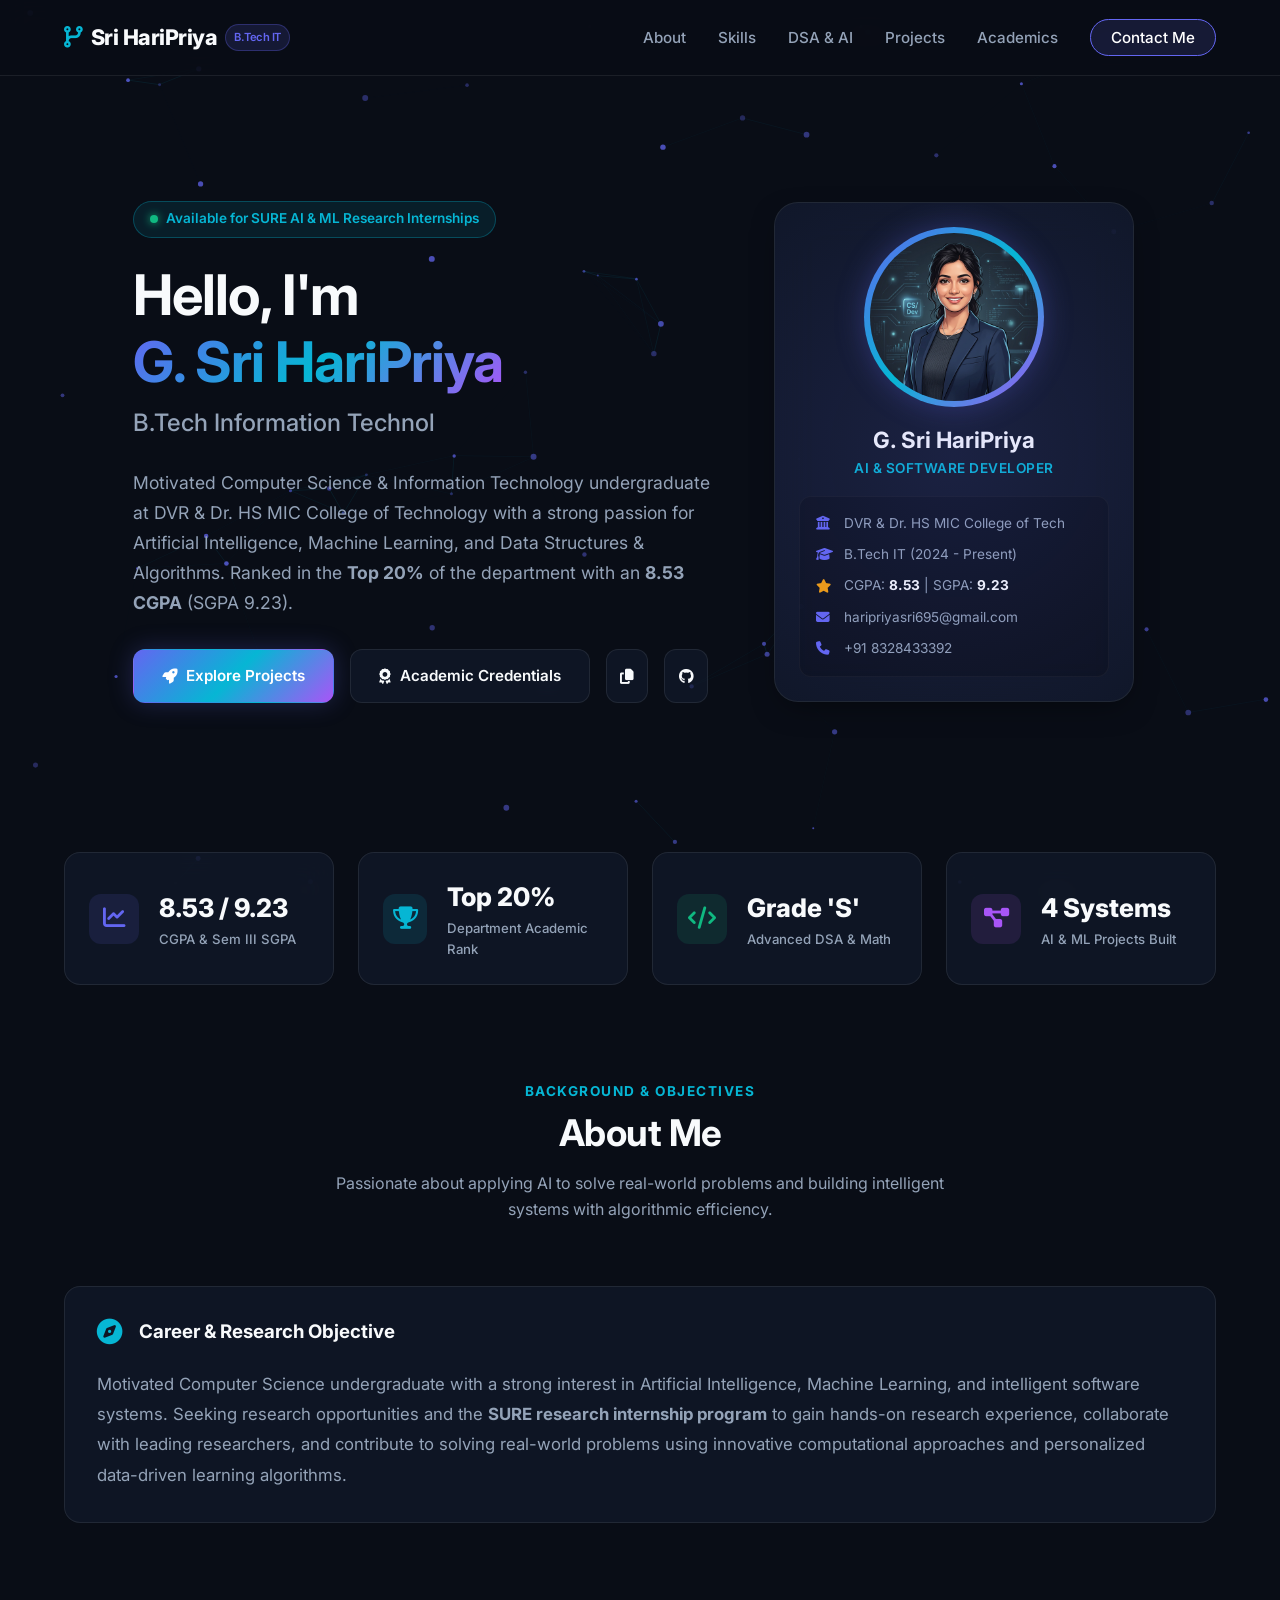
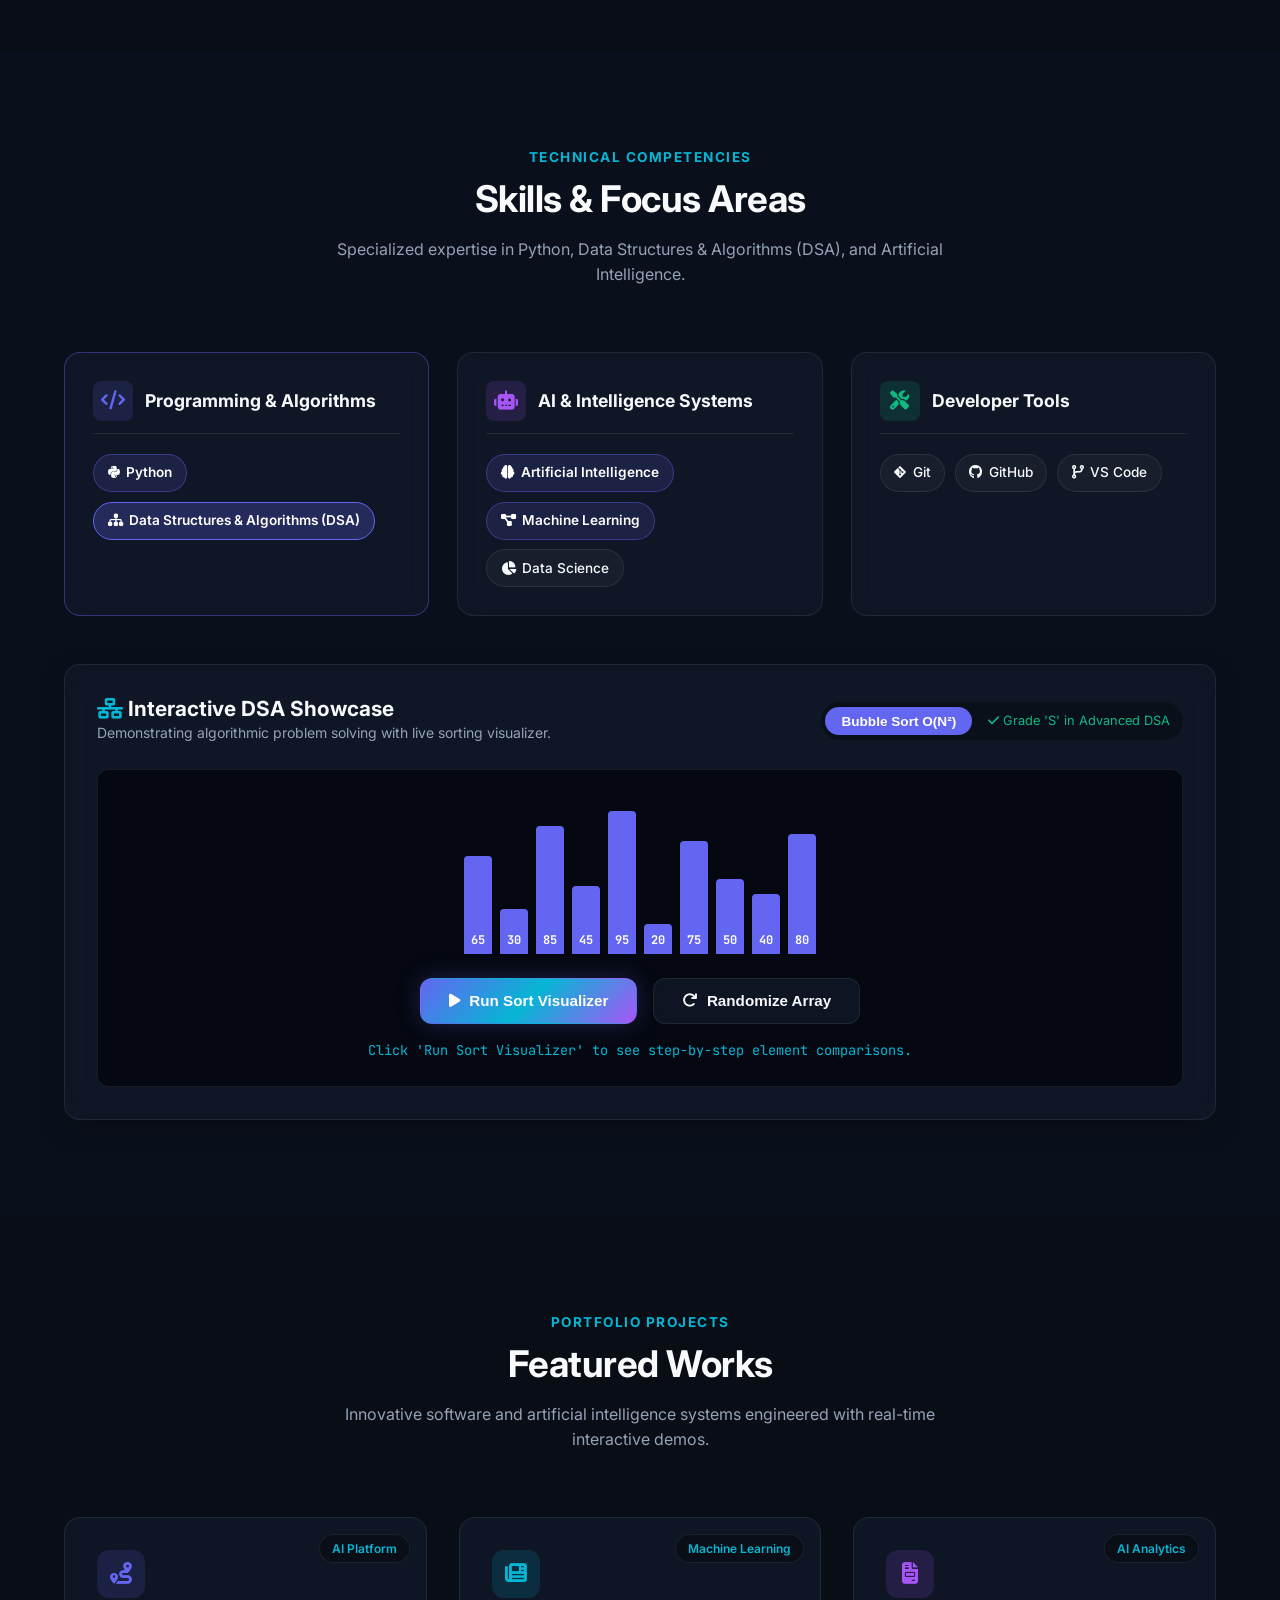
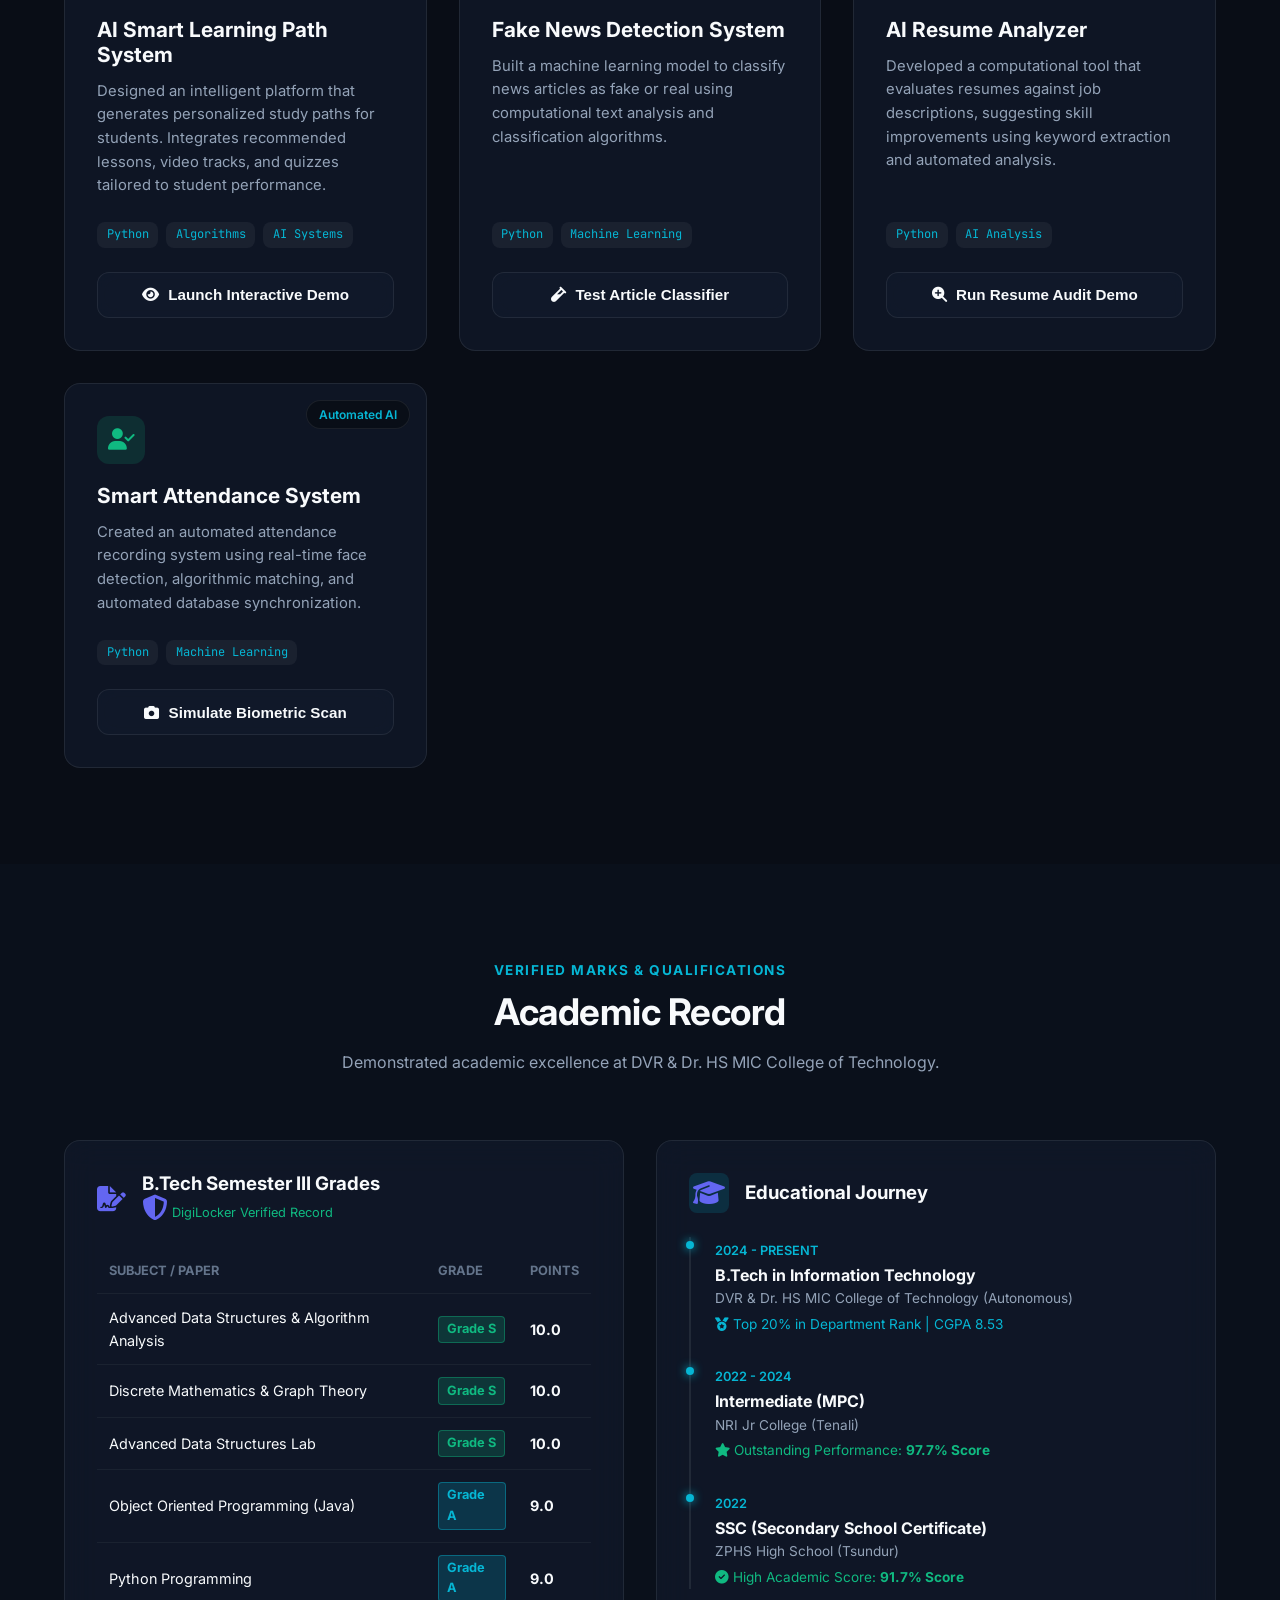
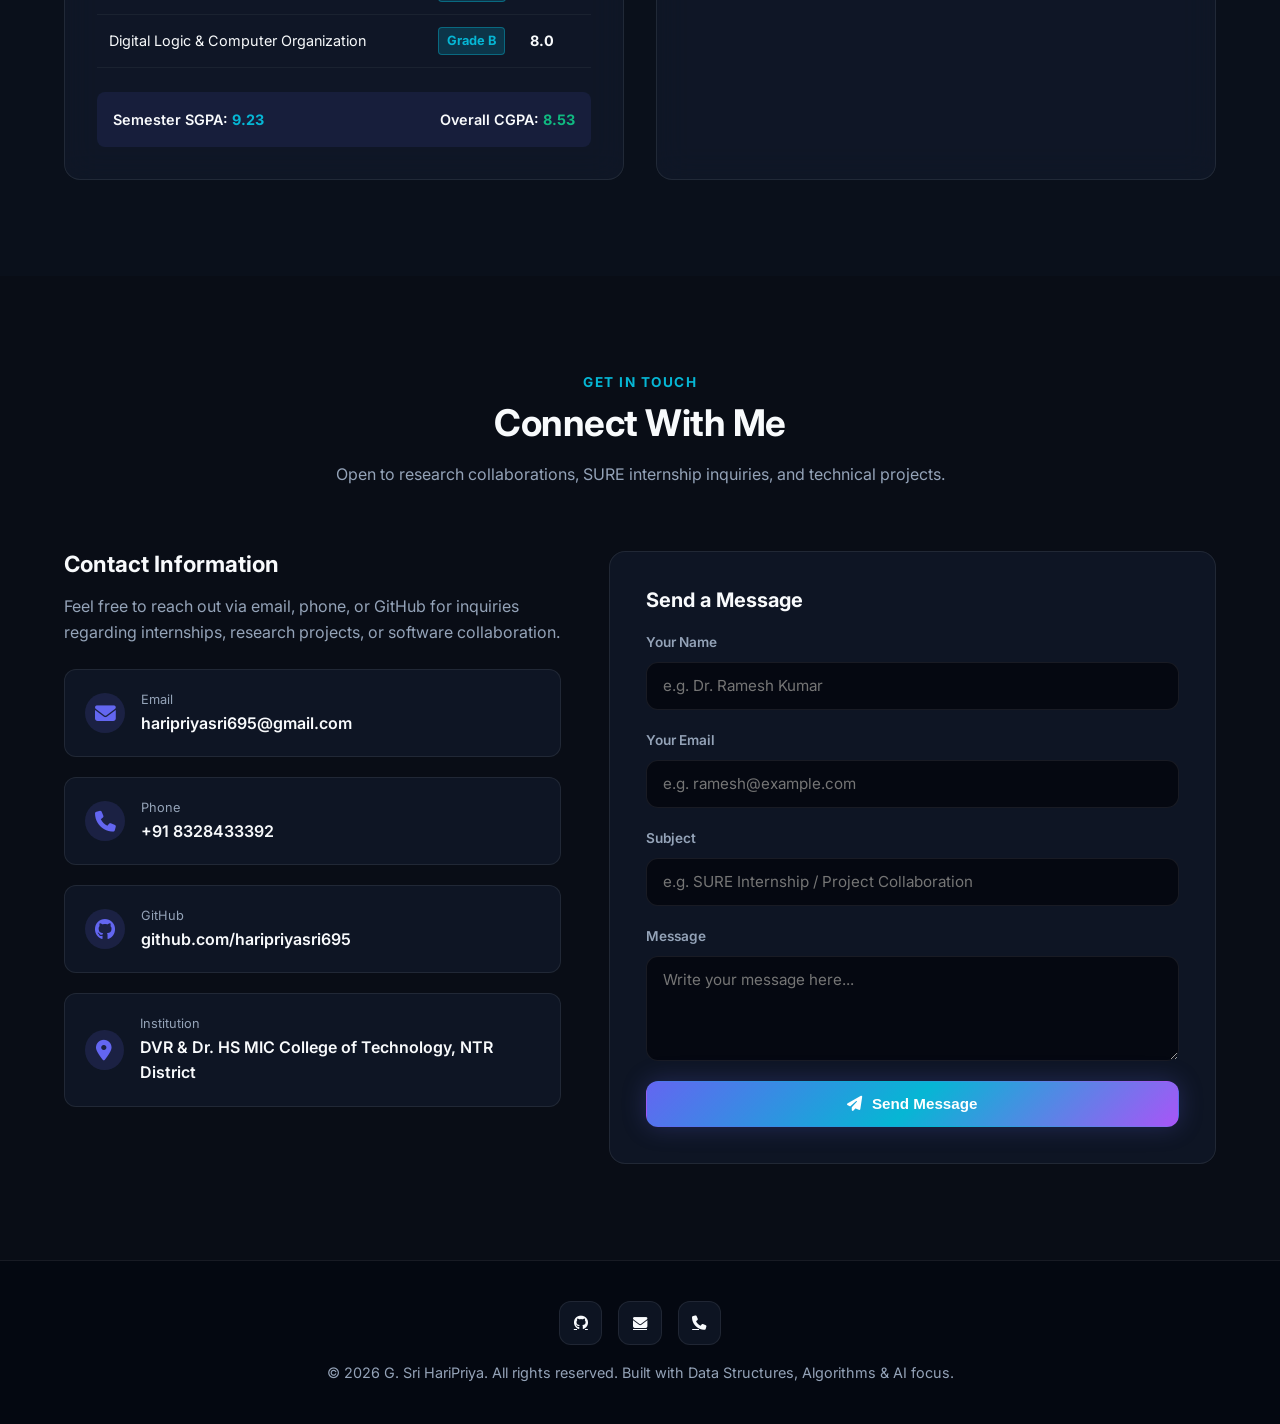
==== index.html @ b0a85f17 "Initial commit: Sri HariPriya AI & DSA Portfolio" ====
<!DOCTYPE html>
<html lang="en">
<head>
  <meta charset="UTF-8">
  <meta name="viewport" content="width=device-width, initial-scale=1.0">
  <title>G. Sri HariPriya | AI & ML Engineer | DSA Specialist Portfolio</title>
  
  <!-- SEO Meta Tags -->
  <meta name="description" content="Portfolio of G. Sri HariPriya - B.Tech Information Technology Student, Top 20% Academic Rank, AI & ML Developer, Data Structures & Algorithms (DSA) Specialist.">
  <meta name="keywords" content="Sri HariPriya, Computer Science, Information Technology, Portfolio, AI, Machine Learning, DSA, Python">
  <meta name="author" content="G. Sri HariPriya">

  <!-- Google Fonts & FontAwesome -->
  <link rel="preconnect" href="https://fonts.googleapis.com">
  <link rel="preconnect" href="https://fonts.gstatic.com" crossorigin>
  <link href="https://fonts.googleapis.com/css2?family=Inter:wght@300;400;500;600;700;800&family=JetBrains+Mono:wght@400;600;700&display=swap" rel="stylesheet">
  <link rel="stylesheet" href="https://cdnjs.cloudflare.com/ajax/libs/font-awesome/6.4.0/css/all.min.css">

  <!-- Custom Stylesheet -->
  <link rel="stylesheet" href="styles.css">
</head>
<body>

  <!-- Particle Background Canvas -->
  <canvas id="particles-canvas"></canvas>

  <!-- Navigation Bar -->
  <nav class="navbar">
    <div class="container nav-container">
      <a href="#hero" class="logo">
        <i class="fas fa-code-branch" style="color: var(--accent-secondary);"></i>
        <span>Sri HariPriya</span>
        <span class="badge">B.Tech IT</span>
      </a>

      <ul class="nav-links">
        <li><a href="#about">About</a></li>
        <li><a href="#skills">Skills</a></li>
        <li><a href="#dsa-visualizer">DSA & AI</a></li>
        <li><a href="#projects">Projects</a></li>
        <li><a href="#academics">Academics</a></li>
        <li><a href="#contact" class="btn-nav">Contact Me</a></li>
      </ul>

      <button class="menu-toggle" aria-label="Toggle Navigation">
        <i class="fas fa-bars"></i>
      </button>
    </div>
  </nav>

  <!-- Hero Section -->
  <section id="hero" class="hero">
    <div class="container hero-grid">
      <div class="hero-content">
        <div class="hero-tag">
          <span class="pulse-dot"></span>
          <span>Available for SURE AI & ML Research Internships</span>
        </div>
        <h1 class="hero-title">Hello, I'm <br><span class="gradient-text">G. Sri HariPriya</span></h1>
        <div class="hero-subtitle">
          <span id="typing-text"></span>
        </div>
        <p class="hero-bio">
          Motivated Computer Science & Information Technology undergraduate at DVR & Dr. HS MIC College of Technology with a strong passion for Artificial Intelligence, Machine Learning, and Data Structures & Algorithms. Ranked in the <strong>Top 20%</strong> of the department with an <strong>8.53 CGPA</strong> (SGPA 9.23).
        </p>

        <div class="hero-buttons">
          <a href="#projects" class="btn btn-primary">
            <i class="fas fa-rocket"></i> Explore Projects
          </a>
          <a href="#academics" class="btn btn-secondary">
            <i class="fas fa-award"></i> Academic Credentials
          </a>
          <button id="copy-email-btn" class="btn btn-icon" title="Copy Email Address">
            <i class="fas fa-copy"></i>
          </button>
          <a href="https://github.com/haripriyasri695" target="_blank" class="btn btn-icon" title="GitHub Profile">
            <i class="fab fa-github"></i>
          </a>
        </div>
      </div>

      <div class="profile-card-wrapper">
        <div class="profile-card-glass">
          <div class="profile-img-box">
            <img src="assets/profile.jpg" alt="G. Sri HariPriya Avatar">
          </div>
          <h3 class="profile-name">G. Sri HariPriya</h3>
          <p class="profile-title">AI & Software Developer</p>

          <div class="profile-meta">
            <div class="meta-item">
              <i class="fas fa-university"></i>
              <span>DVR & Dr. HS MIC College of Tech</span>
            </div>
            <div class="meta-item">
              <i class="fas fa-graduation-cap"></i>
              <span>B.Tech IT (2024 - Present)</span>
            </div>
            <div class="meta-item">
              <i class="fas fa-star" style="color: #f59e0b;"></i>
              <span>CGPA: <strong>8.53</strong> | SGPA: <strong>9.23</strong></span>
            </div>
            <div class="meta-item">
              <i class="fas fa-envelope"></i>
              <span>haripriyasri695@gmail.com</span>
            </div>
            <div class="meta-item">
              <i class="fas fa-phone"></i>
              <span>+91 8328433392</span>
            </div>
          </div>
        </div>
      </div>
    </div>
  </section>

  <!-- Key Academic & Skills Stats Banner -->
  <div class="container">
    <div class="stats-ribbon">
      <div class="stat-card">
        <div class="stat-icon"><i class="fas fa-chart-line"></i></div>
        <div class="stat-info">
          <div class="stat-value">8.53 / 9.23</div>
          <div class="stat-label">CGPA & Sem III SGPA</div>
        </div>
      </div>

      <div class="stat-card">
        <div class="stat-icon" style="color: var(--accent-secondary); background: rgba(6,182,212,0.12);"><i class="fas fa-trophy"></i></div>
        <div class="stat-info">
          <div class="stat-value">Top 20%</div>
          <div class="stat-label">Department Academic Rank</div>
        </div>
      </div>

      <div class="stat-card">
        <div class="stat-icon" style="color: var(--accent-green); background: rgba(16,185,129,0.12);"><i class="fas fa-code"></i></div>
        <div class="stat-info">
          <div class="stat-value">Grade 'S'</div>
          <div class="stat-label">Advanced DSA & Math</div>
        </div>
      </div>

      <div class="stat-card">
        <div class="stat-icon" style="color: var(--accent-tertiary); background: rgba(168,85,247,0.12);"><i class="fas fa-project-diagram"></i></div>
        <div class="stat-info">
          <div class="stat-value">4 Systems</div>
          <div class="stat-label">AI & ML Projects Built</div>
        </div>
      </div>
    </div>
  </div>

  <!-- About & Research Interests Section -->
  <section id="about">
    <div class="container">
      <div class="section-header">
        <span class="section-subtitle">Background & Objectives</span>
        <h2 class="section-title">About Me</h2>
        <p class="section-desc">Passionate about applying AI to solve real-world problems and building intelligent systems with algorithmic efficiency.</p>
      </div>

      <div class="academic-card" style="margin-bottom: 2rem;">
        <div class="academic-card-header">
          <i class="fas fa-compass" style="color: var(--accent-secondary);"></i>
          <h3>Career & Research Objective</h3>
        </div>
        <p style="color: var(--text-muted); line-height: 1.8; font-size: 1.05rem;">
          Motivated Computer Science undergraduate with a strong interest in Artificial Intelligence, Machine Learning, and intelligent software systems. Seeking research opportunities and the <strong>SURE research internship program</strong> to gain hands-on research experience, collaborate with leading researchers, and contribute to solving real-world problems using innovative computational approaches and personalized data-driven learning algorithms.
        </p>
      </div>
    </div>
  </section>

  <!-- Technical Skills Section (Filtered per user request) -->
  <section id="skills" style="background: rgba(15, 23, 42, 0.3);">
    <div class="container">
      <div class="section-header">
        <span class="section-subtitle">Technical Competencies</span>
        <h2 class="section-title">Skills & Focus Areas</h2>
        <p class="section-desc">Specialized expertise in Python, Data Structures & Algorithms (DSA), and Artificial Intelligence.</p>
      </div>

      <div class="skills-grid" style="grid-template-columns: repeat(auto-fit, minmax(320px, 1fr));">
        <!-- Programming & Core -->
        <div class="skill-category-card" style="border-color: rgba(99, 102, 241, 0.4);">
          <div class="category-header">
            <div class="category-icon" style="color: var(--accent-primary); background: rgba(99,102,241,0.15);"><i class="fas fa-code"></i></div>
            <h3 class="category-title">Programming & Algorithms</h3>
          </div>
          <div class="tags-list">
            <span class="skill-tag highlight"><i class="fab fa-python"></i> Python</span>
            <span class="skill-tag highlight" style="background: rgba(99,102,241,0.25); border-color: var(--accent-primary);"><i class="fas fa-sitemap"></i> Data Structures & Algorithms (DSA)</span>
          </div>
        </div>

        <!-- AI & Machine Learning -->
        <div class="skill-category-card">
          <div class="category-header">
            <div class="category-icon" style="color: var(--accent-tertiary); background: rgba(168,85,247,0.15);"><i class="fas fa-robot"></i></div>
            <h3 class="category-title">AI & Intelligence Systems</h3>
          </div>
          <div class="tags-list">
            <span class="skill-tag highlight"><i class="fas fa-brain"></i> Artificial Intelligence</span>
            <span class="skill-tag highlight"><i class="fas fa-project-diagram"></i> Machine Learning</span>
            <span class="skill-tag"><i class="fas fa-chart-pie"></i> Data Science</span>
          </div>
        </div>

        <!-- Tools -->
        <div class="skill-category-card">
          <div class="category-header">
            <div class="category-icon" style="color: var(--accent-green); background: rgba(16,185,129,0.15);"><i class="fas fa-tools"></i></div>
            <h3 class="category-title">Developer Tools</h3>
          </div>
          <div class="tags-list">
            <span class="skill-tag"><i class="fab fa-git-alt"></i> Git</span>
            <span class="skill-tag"><i class="fab fa-github"></i> GitHub</span>
            <span class="skill-tag"><i class="fas fa-code-branch"></i> VS Code</span>
          </div>
        </div>
      </div>

      <!-- DSA Interactive Visualizer Showcase Box -->
      <div id="dsa-visualizer" class="dsa-showcase-box">
        <div class="dsa-header">
          <div>
            <h3 style="font-size: 1.3rem;"><i class="fas fa-network-wired" style="color: var(--accent-secondary);"></i> Interactive DSA Showcase</h3>
            <p style="color: var(--text-muted); font-size: 0.875rem;">Demonstrating algorithmic problem solving with live sorting visualizer.</p>
          </div>
          <div class="dsa-tabs">
            <button class="tab-btn active">Bubble Sort O(N²)</button>
            <span style="font-size: 0.8rem; color: var(--accent-green); align-self: center; padding: 0 0.5rem;"><i class="fas fa-check"></i> Grade 'S' in Advanced DSA</span>
          </div>
        </div>

        <div class="visualizer-stage">
          <div id="array-bars" class="array-bars-container"></div>
          <div class="viz-controls">
            <button id="sort-btn-trigger" class="btn btn-primary" onclick="document.getElementById('viz-sort-btn').click();">
              <i class="fas fa-play"></i> Run Sort Visualizer
            </button>
            <button id="viz-sort-btn" style="display:none;"></button>
            <button id="viz-reset-btn" class="btn btn-secondary">
              <i class="fas fa-redo"></i> Randomize Array
            </button>
          </div>
          <p id="viz-status" style="margin-top: 1rem; font-size: 0.85rem; color: var(--accent-secondary); font-family: var(--font-mono);">
            Click 'Run Sort Visualizer' to see step-by-step element comparisons.
          </p>
        </div>
      </div>

    </div>
  </section>

  <!-- Projects Section -->
  <section id="projects">
    <div class="container">
      <div class="section-header">
        <span class="section-subtitle">Portfolio Projects</span>
        <h2 class="section-title">Featured Works</h2>
        <p class="section-desc">Innovative software and artificial intelligence systems engineered with real-time interactive demos.</p>
      </div>

      <div class="projects-grid">
        
        <!-- Project 1: AI Smart Learning Path System -->
        <div class="project-card">
          <span class="project-header-badge">AI Platform</span>
          <div class="project-body">
            <div class="project-icon"><i class="fas fa-route"></i></div>
            <h3 class="project-title">AI Smart Learning Path System</h3>
            <p class="project-desc">
              Designed an intelligent platform that generates personalized study paths for students. Integrates recommended lessons, video tracks, and quizzes tailored to student performance.
            </p>
            <div class="project-tech">
              <span class="tech-badge">Python</span>
              <span class="tech-badge">Algorithms</span>
              <span class="tech-badge">AI Systems</span>
            </div>
            <div class="project-footer">
              <button class="btn btn-secondary open-demo-btn" data-project="learning-path" style="width: 100%;">
                <i class="fas fa-eye"></i> Launch Interactive Demo
              </button>
            </div>
          </div>
        </div>

        <!-- Project 2: Fake News Detection System -->
        <div class="project-card">
          <span class="project-header-badge">Machine Learning</span>
          <div class="project-body">
            <div class="project-icon" style="color: var(--accent-secondary); background: rgba(6,182,212,0.15);"><i class="fas fa-newspaper"></i></div>
            <h3 class="project-title">Fake News Detection System</h3>
            <p class="project-desc">
              Built a machine learning model to classify news articles as fake or real using computational text analysis and classification algorithms.
            </p>
            <div class="project-tech">
              <span class="tech-badge">Python</span>
              <span class="tech-badge">Machine Learning</span>
            </div>
            <div class="project-footer">
              <button class="btn btn-secondary open-demo-btn" data-project="fake-news" style="width: 100%;">
                <i class="fas fa-vial"></i> Test Article Classifier
              </button>
            </div>
          </div>
        </div>

        <!-- Project 3: AI Resume Analyzer -->
        <div class="project-card">
          <span class="project-header-badge">AI Analytics</span>
          <div class="project-body">
            <div class="project-icon" style="color: var(--accent-tertiary); background: rgba(168,85,247,0.15);"><i class="fas fa-file-invoice"></i></div>
            <h3 class="project-title">AI Resume Analyzer</h3>
            <p class="project-desc">
              Developed a computational tool that evaluates resumes against job descriptions, suggesting skill improvements using keyword extraction and automated analysis.
            </p>
            <div class="project-tech">
              <span class="tech-badge">Python</span>
              <span class="tech-badge">AI Analysis</span>
            </div>
            <div class="project-footer">
              <button class="btn btn-secondary open-demo-btn" data-project="resume-analyzer" style="width: 100%;">
                <i class="fas fa-search-plus"></i> Run Resume Audit Demo
              </button>
            </div>
          </div>
        </div>

        <!-- Project 4: Smart Attendance System -->
        <div class="project-card">
          <span class="project-header-badge">Automated AI</span>
          <div class="project-body">
            <div class="project-icon" style="color: var(--accent-green); background: rgba(16,185,129,0.15);"><i class="fas fa-user-check"></i></div>
            <h3 class="project-title">Smart Attendance System</h3>
            <p class="project-desc">
              Created an automated attendance recording system using real-time face detection, algorithmic matching, and automated database synchronization.
            </p>
            <div class="project-tech">
              <span class="tech-badge">Python</span>
              <span class="tech-badge">Machine Learning</span>
            </div>
            <div class="project-footer">
              <button class="btn btn-secondary open-demo-btn" data-project="face-attendance" style="width: 100%;">
                <i class="fas fa-camera"></i> Simulate Biometric Scan
              </button>
            </div>
          </div>
        </div>

      </div>
    </div>
  </section>

  <!-- Academics & Transcripts Section -->
  <section id="academics" style="background: rgba(15, 23, 42, 0.3);">
    <div class="container">
      <div class="section-header">
        <span class="section-subtitle">Verified Marks & Qualifications</span>
        <h2 class="section-title">Academic Record</h2>
        <p class="section-desc">Demonstrated academic excellence at DVR & Dr. HS MIC College of Technology.</p>
      </div>

      <div class="academics-container">
        <!-- Grade Statement Table -->
        <div class="academic-card">
          <div class="academic-card-header">
            <i class="fas fa-file-signature"></i>
            <div>
              <h3>B.Tech Semester III Grades</h3>
              <span style="font-size: 0.8rem; color: var(--accent-green);"><i class="fas fa-shield-alt"></i> DigiLocker Verified Record</span>
            </div>
          </div>

          <table class="grade-table">
            <thead>
              <tr>
                <th>Subject / Paper</th>
                <th>Grade</th>
                <th>Points</th>
              </tr>
            </thead>
            <tbody>
              <tr>
                <td>Advanced Data Structures & Algorithm Analysis</td>
                <td><span class="grade-badge s-grade">Grade S</span></td>
                <td><strong>10.0</strong></td>
              </tr>
              <tr>
                <td>Discrete Mathematics & Graph Theory</td>
                <td><span class="grade-badge s-grade">Grade S</span></td>
                <td><strong>10.0</strong></td>
              </tr>
              <tr>
                <td>Advanced Data Structures Lab</td>
                <td><span class="grade-badge s-grade">Grade S</span></td>
                <td><strong>10.0</strong></td>
              </tr>
              <tr>
                <td>Object Oriented Programming (Java)</td>
                <td><span class="grade-badge a-grade">Grade A</span></td>
                <td><strong>9.0</strong></td>
              </tr>
              <tr>
                <td>Python Programming</td>
                <td><span class="grade-badge a-grade">Grade A</span></td>
                <td><strong>9.0</strong></td>
              </tr>
              <tr>
                <td>Digital Logic & Computer Organization</td>
                <td><span class="grade-badge a-grade">Grade B</span></td>
                <td><strong>8.0</strong></td>
              </tr>
            </tbody>
          </table>

          <div style="margin-top: 1.5rem; padding: 1rem; background: rgba(99,102,241,0.1); border-radius: 8px; display: flex; justify-content: space-between; align-items: center;">
            <span style="font-size: 0.9rem; font-weight: 600;">Semester SGPA: <strong style="color: var(--accent-secondary);">9.23</strong></span>
            <span style="font-size: 0.9rem; font-weight: 600;">Overall CGPA: <strong style="color: var(--accent-green);">8.53</strong></span>
          </div>
        </div>

        <!-- Education History Timeline -->
        <div class="academic-card">
          <div class="academic-card-header">
            <div class="category-icon" style="color: var(--accent-secondary); background: rgba(6,182,212,0.15);"><i class="fas fa-graduation-cap"></i></div>
            <h3>Educational Journey</h3>
          </div>

          <div class="timeline">
            <div class="timeline-item">
              <span class="timeline-year">2024 - PRESENT</span>
              <h4 class="timeline-title">B.Tech in Information Technology</h4>
              <p class="timeline-sub">DVR & Dr. HS MIC College of Technology (Autonomous)</p>
              <p style="font-size: 0.85rem; color: var(--accent-secondary); margin-top: 0.25rem;">
                <i class="fas fa-medal"></i> Top 20% in Department Rank | CGPA 8.53
              </p>
            </div>

            <div class="timeline-item">
              <span class="timeline-year">2022 - 2024</span>
              <h4 class="timeline-title">Intermediate (MPC)</h4>
              <p class="timeline-sub">NRI Jr College (Tenali)</p>
              <p style="font-size: 0.85rem; color: var(--accent-green); margin-top: 0.25rem;">
                <i class="fas fa-star"></i> Outstanding Performance: <strong>97.7% Score</strong>
              </p>
            </div>

            <div class="timeline-item">
              <span class="timeline-year">2022</span>
              <h4 class="timeline-title">SSC (Secondary School Certificate)</h4>
              <p class="timeline-sub">ZPHS High School (Tsundur)</p>
              <p style="font-size: 0.85rem; color: var(--accent-green); margin-top: 0.25rem;">
                <i class="fas fa-check-circle"></i> High Academic Score: <strong>91.7% Score</strong>
              </p>
            </div>
          </div>
        </div>
      </div>
    </div>
  </section>

  <!-- Contact Section -->
  <section id="contact">
    <div class="container">
      <div class="section-header">
        <span class="section-subtitle">Get In Touch</span>
        <h2 class="section-title">Connect With Me</h2>
        <p class="section-desc">Open to research collaborations, SURE internship inquiries, and technical projects.</p>
      </div>

      <div class="contact-grid">
        <div>
          <h3 style="font-size: 1.4rem; margin-bottom: 1rem;">Contact Information</h3>
          <p style="color: var(--text-muted); margin-bottom: 1.5rem;">
            Feel free to reach out via email, phone, or GitHub for inquiries regarding internships, research projects, or software collaboration.
          </p>

          <div class="contact-info-list">
            <div class="contact-card-item">
              <i class="fas fa-envelope"></i>
              <div>
                <div style="font-size: 0.8rem; color: var(--text-muted);">Email</div>
                <a href="mailto:haripriyasri695@gmail.com" style="color: var(--text-main); font-weight: 600; text-decoration: none;">haripriyasri695@gmail.com</a>
              </div>
            </div>

            <div class="contact-card-item">
              <i class="fas fa-phone"></i>
              <div>
                <div style="font-size: 0.8rem; color: var(--text-muted);">Phone</div>
                <a href="tel:+918328433392" style="color: var(--text-main); font-weight: 600; text-decoration: none;">+91 8328433392</a>
              </div>
            </div>

            <div class="contact-card-item">
              <i class="fab fa-github"></i>
              <div>
                <div style="font-size: 0.8rem; color: var(--text-muted);">GitHub</div>
                <a href="https://github.com/haripriyasri695" target="_blank" style="color: var(--text-main); font-weight: 600; text-decoration: none;">github.com/haripriyasri695</a>
              </div>
            </div>

            <div class="contact-card-item">
              <i class="fas fa-location-dot"></i>
              <div>
                <div style="font-size: 0.8rem; color: var(--text-muted);">Institution</div>
                <div style="color: var(--text-main); font-weight: 600;">DVR & Dr. HS MIC College of Technology, NTR District</div>
              </div>
            </div>
          </div>
        </div>

        <form id="contact-form" class="contact-form">
          <h3 style="font-size: 1.25rem;">Send a Message</h3>

          <div class="form-group">
            <label for="name">Your Name</label>
            <input type="text" id="name" class="form-control" placeholder="e.g. Dr. Ramesh Kumar" required>
          </div>

          <div class="form-group">
            <label for="email">Your Email</label>
            <input type="email" id="email" class="form-control" placeholder="e.g. ramesh@example.com" required>
          </div>

          <div class="form-group">
            <label for="subject">Subject</label>
            <input type="text" id="subject" class="form-control" placeholder="e.g. SURE Internship / Project Collaboration" required>
          </div>

          <div class="form-group">
            <label for="message">Message</label>
            <textarea id="message" class="form-control" rows="4" placeholder="Write your message here..." required></textarea>
          </div>

          <button type="submit" class="btn btn-primary" style="width: 100%;">
            <i class="fas fa-paper-plane"></i> Send Message
          </button>
        </form>
      </div>
    </div>
  </section>

  <!-- Interactive Project Demo Modal -->
  <div id="demo-modal" class="modal-overlay">
    <div class="modal-card">
      <button id="modal-close-btn" class="modal-close" aria-label="Close Modal">&times;</button>
      <div id="modal-body-content"></div>
    </div>
  </div>

  <!-- Footer -->
  <footer>
    <div class="container footer-content">
      <div class="social-links">
        <a href="https://github.com/haripriyasri695" target="_blank" class="btn-icon"><i class="fab fa-github"></i></a>
        <a href="mailto:haripriyasri695@gmail.com" class="btn-icon"><i class="fas fa-envelope"></i></a>
        <a href="tel:+918328433392" class="btn-icon"><i class="fas fa-phone"></i></a>
      </div>
      <p>© 2026 G. Sri HariPriya. All rights reserved. Built with Data Structures, Algorithms & AI focus.</p>
    </div>
  </footer>

  <!-- Script Initialization -->
  <script src="script.js"></script>
</body>
</html>
---- styles.css ----
/* ==========================================================================
   Sri HariPriya - Premium Glassmorphic Web Portfolio Stylesheet
   ========================================================================== */

:root {
  --font-primary: 'Inter', -apple-system, BlinkMacSystemFont, 'Segoe UI', Roboto, sans-serif;
  --font-mono: 'JetBrains Mono', 'Fira Code', Consolas, monospace;

  /* Color Palette - Vibrant Dark Mode */
  --bg-dark: #090d16;
  --bg-card: rgba(18, 26, 43, 0.7);
  --bg-card-hover: rgba(28, 40, 65, 0.85);
  --bg-glass: rgba(15, 23, 42, 0.65);

  --border-color: rgba(255, 255, 255, 0.08);
  --border-glow: rgba(99, 102, 241, 0.3);

  --accent-primary: #6366f1; /* Indigo */
  --accent-secondary: #06b6d4; /* Cyan */
  --accent-tertiary: #a855f7; /* Purple */
  --accent-green: #10b981; /* Emerald */
  --accent-gradient: linear-gradient(135deg, #6366f1 0%, #06b6d4 50%, #a855f7 100%);
  --accent-gradient-glow: linear-gradient(135deg, rgba(99,102,241,0.4) 0%, rgba(6,182,212,0.4) 100%);

  --text-main: #f8fafc;
  --text-muted: #94a3b8;
  --text-dim: #64748b;

  --shadow-subtle: 0 10px 30px -10px rgba(0, 0, 0, 0.5);
  --shadow-glow: 0 0 25px rgba(99, 102, 241, 0.25);
  
  --transition-fast: 0.2s cubic-bezier(0.4, 0, 0.2, 1);
  --transition-normal: 0.3s cubic-bezier(0.4, 0, 0.2, 1);
  --radius-lg: 16px;
  --radius-md: 12px;
  --radius-sm: 8px;
  --radius-pill: 9999px;
}

/* Reset & Base */
*, *::before, *::after {
  box-sizing: border-box;
  margin: 0;
  padding: 0;
}

html {
  scroll-behavior: smooth;
  font-size: 16px;
}

body {
  font-family: var(--font-primary);
  background-color: var(--bg-dark);
  color: var(--text-main);
  line-height: 1.6;
  overflow-x: hidden;
  position: relative;
}

/* Canvas Background */
#particles-canvas {
  position: fixed;
  top: 0;
  left: 0;
  width: 100vw;
  height: 100vh;
  z-index: -1;
  pointer-events: none;
}

/* Typography */
h1, h2, h3, h4, h5, h6 {
  color: var(--text-main);
  font-weight: 700;
  line-height: 1.2;
}

.gradient-text {
  background: var(--accent-gradient);
  -webkit-background-clip: text;
  -webkit-text-fill-color: transparent;
  display: inline-block;
}

/* Layout Elements */
.container {
  max-width: 1200px;
  margin: 0 auto;
  padding: 0 1.5rem;
}

section {
  padding: 6rem 0;
  position: relative;
}

/* Navigation Header */
.navbar {
  position: fixed;
  top: 0;
  left: 0;
  width: 100%;
  z-index: 1000;
  background: rgba(9, 13, 22, 0.8);
  backdrop-filter: blur(16px);
  -webkit-backdrop-filter: blur(16px);
  border-bottom: 1px solid var(--border-color);
  transition: var(--transition-normal);
}

.nav-container {
  display: flex;
  justify-content: space-between;
  align-items: center;
  height: 75px;
}

.logo {
  font-size: 1.35rem;
  font-weight: 800;
  letter-spacing: -0.5px;
  text-decoration: none;
  color: var(--text-main);
  display: flex;
  align-items: center;
  gap: 0.5rem;
}

.logo span.badge {
  font-size: 0.7rem;
  padding: 0.25rem 0.5rem;
  background: rgba(99, 102, 241, 0.15);
  color: var(--accent-primary);
  border: 1px solid rgba(99, 102, 241, 0.3);
  border-radius: var(--radius-pill);
  font-weight: 600;
}

.nav-links {
  display: flex;
  list-style: none;
  gap: 2rem;
  align-items: center;
}

.nav-links a {
  text-decoration: none;
  color: var(--text-muted);
  font-weight: 500;
  font-size: 0.95rem;
  transition: var(--transition-fast);
  position: relative;
}

.nav-links a:hover, .nav-links a.active {
  color: var(--text-main);
}

.nav-links a::after {
  content: '';
  position: absolute;
  bottom: -4px;
  left: 0;
  width: 0%;
  height: 2px;
  background: var(--accent-secondary);
  transition: var(--transition-fast);
  border-radius: 2px;
}

.nav-links a:hover::after, .nav-links a.active::after {
  width: 100%;
}

.btn-nav {
  padding: 0.5rem 1.25rem;
  background: rgba(99, 102, 241, 0.15);
  color: #fff !important;
  border: 1px solid var(--accent-primary);
  border-radius: var(--radius-pill);
  font-size: 0.85rem;
  font-weight: 600;
}

.btn-nav:hover {
  background: var(--accent-primary);
  box-shadow: var(--shadow-glow);
}

/* Mobile Nav Toggle */
.menu-toggle {
  display: none;
  background: none;
  border: none;
  color: var(--text-main);
  font-size: 1.5rem;
  cursor: pointer;
}

/* Hero Section */
.hero {
  min-height: 100vh;
  display: flex;
  align-items: center;
  padding-top: 100px;
  position: relative;
}

.hero-grid {
  display: grid;
  grid-template-columns: 1.2fr 0.8fr;
  gap: 3rem;
  align-items: center;
}

.hero-tag {
  display: inline-flex;
  align-items: center;
  gap: 0.5rem;
  padding: 0.4rem 1rem;
  background: rgba(6, 182, 212, 0.1);
  border: 1px solid rgba(6, 182, 212, 0.3);
  border-radius: var(--radius-pill);
  color: var(--accent-secondary);
  font-size: 0.85rem;
  font-weight: 600;
  margin-bottom: 1.5rem;
}

.hero-tag .pulse-dot {
  width: 8px;
  height: 8px;
  background: var(--accent-green);
  border-radius: 50%;
  box-shadow: 0 0 8px var(--accent-green);
  animation: pulse 1.5s infinite;
}

@keyframes pulse {
  0% { transform: scale(0.95); opacity: 0.8; }
  50% { transform: scale(1.2); opacity: 1; }
  100% { transform: scale(0.95); opacity: 0.8; }
}

.hero-title {
  font-size: 3.5rem;
  letter-spacing: -1px;
  margin-bottom: 0.5rem;
}

.hero-subtitle {
  font-size: 1.5rem;
  color: var(--text-muted);
  font-weight: 500;
  margin-bottom: 1.5rem;
  height: 40px;
}

.hero-bio {
  color: var(--text-muted);
  font-size: 1.1rem;
  max-width: 580px;
  margin-bottom: 2rem;
  line-height: 1.7;
}

.hero-buttons {
  display: flex;
  gap: 1rem;
  flex-wrap: wrap;
}

.btn {
  display: inline-flex;
  align-items: center;
  justify-content: center;
  gap: 0.6rem;
  padding: 0.85rem 1.75rem;
  border-radius: var(--radius-md);
  font-weight: 600;
  font-size: 0.95rem;
  text-decoration: none;
  cursor: pointer;
  transition: var(--transition-normal);
  border: 1px solid transparent;
}

.btn-primary {
  background: var(--accent-gradient);
  color: #fff;
  box-shadow: var(--shadow-glow);
}

.btn-primary:hover {
  transform: translateY(-2px);
  box-shadow: 0 0 35px rgba(99, 102, 241, 0.45);
}

.btn-secondary {
  background: var(--bg-card);
  color: var(--text-main);
  border-color: var(--border-color);
  backdrop-filter: blur(10px);
}

.btn-secondary:hover {
  background: var(--bg-card-hover);
  border-color: var(--accent-primary);
  transform: translateY(-2px);
}

.btn-icon {
  padding: 0.85rem;
  border-radius: var(--radius-md);
  background: var(--bg-card);
  color: var(--text-main);
  border: 1px solid var(--border-color);
  display: inline-flex;
  align-items: center;
  justify-content: center;
  cursor: pointer;
  transition: var(--transition-fast);
}

.btn-icon:hover {
  border-color: var(--accent-secondary);
  color: var(--accent-secondary);
  transform: translateY(-2px);
}

/* Profile Card Area */
.profile-card-wrapper {
  position: relative;
  display: flex;
  justify-content: center;
}

.profile-card-glass {
  position: relative;
  background: var(--bg-card);
  backdrop-filter: blur(20px);
  -webkit-backdrop-filter: blur(20px);
  border: 1px solid var(--border-color);
  border-radius: 24px;
  padding: 1.5rem;
  box-shadow: var(--shadow-subtle);
  width: 100%;
  max-width: 360px;
  text-align: center;
  overflow: hidden;
  transition: var(--transition-normal);
}

.profile-card-glass::before {
  content: '';
  position: absolute;
  top: -50%;
  left: -50%;
  width: 200%;
  height: 200%;
  background: radial-gradient(circle, rgba(99,102,241,0.15) 0%, transparent 60%);
  pointer-events: none;
}

.profile-img-box {
  width: 180px;
  height: 180px;
  margin: 0 auto 1.25rem;
  border-radius: 50%;
  padding: 6px;
  background: var(--accent-gradient);
  position: relative;
  box-shadow: 0 0 30px rgba(99, 102, 241, 0.3);
}

.profile-img-box img {
  width: 100%;
  height: 100%;
  border-radius: 50%;
  object-fit: cover;
  background: var(--bg-dark);
}

.profile-name {
  font-size: 1.4rem;
  font-weight: 700;
  margin-bottom: 0.25rem;
}

.profile-title {
  color: var(--accent-secondary);
  font-size: 0.85rem;
  font-weight: 600;
  text-transform: uppercase;
  letter-spacing: 0.5px;
  margin-bottom: 1rem;
}

.profile-meta {
  display: flex;
  flex-direction: column;
  gap: 0.6rem;
  text-align: left;
  font-size: 0.85rem;
  background: rgba(0, 0, 0, 0.2);
  padding: 1rem;
  border-radius: var(--radius-md);
  border: 1px solid rgba(255,255,255,0.04);
}

.meta-item {
  display: flex;
  align-items: center;
  gap: 0.6rem;
  color: var(--text-muted);
}

.meta-item i {
  color: var(--accent-primary);
  width: 18px;
}

.meta-item strong {
  color: var(--text-main);
}

/* Stats / Highlights Banner */
.stats-ribbon {
  display: grid;
  grid-template-columns: repeat(auto-fit, minmax(200px, 1fr));
  gap: 1.5rem;
  margin-top: -3rem;
  position: relative;
  z-index: 10;
}

.stat-card {
  background: var(--bg-card);
  backdrop-filter: blur(16px);
  border: 1px solid var(--border-color);
  border-radius: var(--radius-lg);
  padding: 1.5rem;
  display: flex;
  align-items: center;
  gap: 1.25rem;
  transition: var(--transition-normal);
}

.stat-card:hover {
  transform: translateY(-4px);
  border-color: var(--border-glow);
  box-shadow: var(--shadow-glow);
}

.stat-icon {
  width: 50px;
  height: 50px;
  border-radius: var(--radius-md);
  background: rgba(99, 102, 241, 0.12);
  color: var(--accent-primary);
  display: flex;
  align-items: center;
  justify-content: center;
  font-size: 1.4rem;
}

.stat-info .stat-value {
  font-size: 1.6rem;
  font-weight: 800;
  color: var(--text-main);
}

.stat-info .stat-label {
  font-size: 0.825rem;
  color: var(--text-muted);
  font-weight: 500;
}

/* Section Header */
.section-header {
  text-align: center;
  max-width: 650px;
  margin: 0 auto 4rem;
}

.section-subtitle {
  color: var(--accent-secondary);
  font-size: 0.85rem;
  font-weight: 700;
  text-transform: uppercase;
  letter-spacing: 1.5px;
  margin-bottom: 0.5rem;
  display: block;
}

.section-title {
  font-size: 2.3rem;
  letter-spacing: -0.5px;
  margin-bottom: 1rem;
}

.section-desc {
  color: var(--text-muted);
  font-size: 1rem;
}

/* Skills Section */
.skills-grid {
  display: grid;
  grid-template-columns: repeat(auto-fit, minmax(280px, 1fr));
  gap: 1.75rem;
}

.skill-category-card {
  background: var(--bg-card);
  backdrop-filter: blur(12px);
  border: 1px solid var(--border-color);
  border-radius: var(--radius-lg);
  padding: 1.75rem;
  transition: var(--transition-normal);
}

.skill-category-card:hover {
  border-color: rgba(6, 182, 212, 0.4);
  transform: translateY(-4px);
}

.category-header {
  display: flex;
  align-items: center;
  gap: 0.75rem;
  margin-bottom: 1.25rem;
  padding-bottom: 0.75rem;
  border-bottom: 1px solid var(--border-color);
}

.category-icon {
  width: 40px;
  height: 40px;
  border-radius: var(--radius-sm);
  background: rgba(6, 182, 212, 0.15);
  color: var(--accent-secondary);
  display: flex;
  align-items: center;
  justify-content: center;
  font-size: 1.2rem;
}

.category-title {
  font-size: 1.1rem;
  font-weight: 700;
}

.tags-list {
  display: flex;
  flex-wrap: wrap;
  gap: 0.6rem;
}

.skill-tag {
  padding: 0.45rem 0.85rem;
  background: rgba(255, 255, 255, 0.04);
  border: 1px solid rgba(255, 255, 255, 0.08);
  border-radius: var(--radius-pill);
  font-size: 0.85rem;
  color: var(--text-main);
  font-weight: 500;
  display: flex;
  align-items: center;
  gap: 0.4rem;
  transition: var(--transition-fast);
}

.skill-tag.highlight {
  background: rgba(99, 102, 241, 0.15);
  border-color: rgba(99, 102, 241, 0.4);
  color: #fff;
  font-weight: 600;
}

.skill-tag:hover {
  background: rgba(6, 182, 212, 0.2);
  border-color: var(--accent-secondary);
  color: #fff;
  transform: translateY(-2px);
}

/* DSA & AI Interactive Visualizer Widget */
.dsa-showcase-box {
  background: var(--bg-card);
  backdrop-filter: blur(16px);
  border: 1px solid var(--border-color);
  border-radius: var(--radius-lg);
  padding: 2rem;
  margin-top: 3rem;
  box-shadow: var(--shadow-subtle);
}

.dsa-header {
  display: flex;
  justify-content: space-between;
  align-items: center;
  margin-bottom: 1.5rem;
  flex-wrap: wrap;
  gap: 1rem;
}

.dsa-tabs {
  display: flex;
  gap: 0.5rem;
  background: rgba(0,0,0,0.3);
  padding: 0.3rem;
  border-radius: var(--radius-pill);
}

.tab-btn {
  padding: 0.4rem 1rem;
  background: transparent;
  border: none;
  color: var(--text-muted);
  font-weight: 600;
  font-size: 0.85rem;
  border-radius: var(--radius-pill);
  cursor: pointer;
  transition: var(--transition-fast);
}

.tab-btn.active {
  background: var(--accent-primary);
  color: #fff;
}

.visualizer-stage {
  background: #050811;
  border-radius: var(--radius-md);
  border: 1px solid var(--border-color);
  padding: 1.5rem;
  min-height: 250px;
  display: flex;
  flex-direction: column;
  justify-content: center;
  align-items: center;
  position: relative;
  overflow: hidden;
}

/* Array Sorting / DSA Visualizer Bars */
.array-bars-container {
  display: flex;
  align-items: flex-end;
  justify-content: center;
  gap: 8px;
  height: 160px;
  width: 100%;
  margin-bottom: 1.5rem;
}

.bar {
  width: 28px;
  background: var(--accent-primary);
  border-radius: 4px 4px 0 0;
  display: flex;
  align-items: flex-end;
  justify-content: center;
  color: #fff;
  font-size: 0.75rem;
  font-family: var(--font-mono);
  font-weight: 700;
  padding-bottom: 4px;
  transition: height 0.3s ease, background-color 0.3s ease;
}

.bar.comparing {
  background: var(--accent-secondary) !important;
  box-shadow: 0 0 12px var(--accent-secondary);
}

.bar.sorted {
  background: var(--accent-green) !important;
}

.viz-controls {
  display: flex;
  gap: 1rem;
  align-items: center;
}

/* Projects Section */
.project-filters {
  display: flex;
  justify-content: center;
  gap: 0.75rem;
  margin-bottom: 3rem;
  flex-wrap: wrap;
}

.filter-btn {
  padding: 0.5rem 1.25rem;
  background: var(--bg-card);
  border: 1px solid var(--border-color);
  color: var(--text-muted);
  border-radius: var(--radius-pill);
  font-weight: 600;
  font-size: 0.85rem;
  cursor: pointer;
  transition: var(--transition-fast);
}

.filter-btn.active, .filter-btn:hover {
  background: rgba(99, 102, 241, 0.2);
  border-color: var(--accent-primary);
  color: #fff;
}

.projects-grid {
  display: grid;
  grid-template-columns: repeat(auto-fit, minmax(340px, 1fr));
  gap: 2rem;
}

.project-card {
  background: var(--bg-card);
  backdrop-filter: blur(16px);
  border: 1px solid var(--border-color);
  border-radius: var(--radius-lg);
  overflow: hidden;
  display: flex;
  flex-direction: column;
  transition: var(--transition-normal);
  position: relative;
}

.project-card:hover {
  transform: translateY(-6px);
  border-color: var(--border-glow);
  box-shadow: var(--shadow-glow);
}

.project-header-badge {
  position: absolute;
  top: 1rem;
  right: 1rem;
  padding: 0.25rem 0.75rem;
  background: rgba(9, 13, 22, 0.85);
  border: 1px solid var(--border-color);
  backdrop-filter: blur(8px);
  border-radius: var(--radius-pill);
  font-size: 0.75rem;
  font-weight: 600;
  color: var(--accent-secondary);
}

.project-body {
  padding: 2rem;
  display: flex;
  flex-direction: column;
  flex: 1;
}

.project-icon {
  width: 48px;
  height: 48px;
  border-radius: var(--radius-md);
  background: rgba(99, 102, 241, 0.15);
  color: var(--accent-primary);
  display: flex;
  align-items: center;
  justify-content: center;
  font-size: 1.35rem;
  margin-bottom: 1.25rem;
}

.project-title {
  font-size: 1.3rem;
  margin-bottom: 0.75rem;
}

.project-desc {
  color: var(--text-muted);
  font-size: 0.925rem;
  margin-bottom: 1.5rem;
  line-height: 1.6;
  flex: 1;
}

.project-tech {
  display: flex;
  flex-wrap: wrap;
  gap: 0.5rem;
  margin-bottom: 1.5rem;
}

.tech-badge {
  font-size: 0.75rem;
  padding: 0.2rem 0.6rem;
  background: rgba(255, 255, 255, 0.05);
  border-radius: var(--radius-sm);
  color: var(--accent-secondary);
  font-family: var(--font-mono);
}

.project-footer {
  display: flex;
  gap: 1rem;
  align-items: center;
  margin-top: auto;
}

/* Modal System for Live Demos */
.modal-overlay {
  position: fixed;
  top: 0;
  left: 0;
  width: 100vw;
  height: 100vh;
  background: rgba(5, 8, 17, 0.85);
  backdrop-filter: blur(12px);
  z-index: 2000;
  display: flex;
  align-items: center;
  justify-content: center;
  padding: 1.5rem;
  opacity: 0;
  pointer-events: none;
  transition: opacity 0.3s ease;
}

.modal-overlay.active {
  opacity: 1;
  pointer-events: all;
}

.modal-card {
  background: #0d1322;
  border: 1px solid var(--border-glow);
  border-radius: 20px;
  width: 100%;
  max-width: 650px;
  max-height: 90vh;
  overflow-y: auto;
  padding: 2rem;
  position: relative;
  box-shadow: 0 0 50px rgba(99, 102, 241, 0.3);
  transform: scale(0.95);
  transition: transform 0.3s ease;
}

.modal-overlay.active .modal-card {
  transform: scale(1);
}

.modal-close {
  position: absolute;
  top: 1.25rem;
  right: 1.25rem;
  background: rgba(255, 255, 255, 0.08);
  border: none;
  color: var(--text-main);
  width: 36px;
  height: 36px;
  border-radius: 50%;
  cursor: pointer;
  display: flex;
  align-items: center;
  justify-content: center;
  font-size: 1.1rem;
  transition: var(--transition-fast);
}

.modal-close:hover {
  background: rgba(239, 68, 68, 0.3);
  color: #ef4444;
}

.demo-box {
  background: #050811;
  border: 1px solid var(--border-color);
  border-radius: var(--radius-md);
  padding: 1.5rem;
  margin: 1.5rem 0;
}

/* Academic & Grade Breakdown Section */
.academics-container {
  display: grid;
  grid-template-columns: 1fr 1fr;
  gap: 2rem;
}

.academic-card {
  background: var(--bg-card);
  backdrop-filter: blur(16px);
  border: 1px solid var(--border-color);
  border-radius: var(--radius-lg);
  padding: 2rem;
}

.academic-card-header {
  display: flex;
  align-items: center;
  gap: 1rem;
  margin-bottom: 1.5rem;
}

.academic-card-header i {
  font-size: 1.6rem;
  color: var(--accent-primary);
}

.grade-table {
  width: 100%;
  border-collapse: collapse;
  margin-top: 1rem;
  font-size: 0.9rem;
}

.grade-table th, .grade-table td {
  padding: 0.75rem;
  text-align: left;
  border-bottom: 1px solid rgba(255, 255, 255, 0.05);
}

.grade-table th {
  color: var(--text-dim);
  font-size: 0.8rem;
  text-transform: uppercase;
}

.grade-table td {
  color: var(--text-main);
}

.grade-badge {
  display: inline-block;
  padding: 0.15rem 0.5rem;
  border-radius: 4px;
  font-weight: 700;
  font-size: 0.8rem;
}

.grade-badge.s-grade {
  background: rgba(16, 185, 129, 0.2);
  color: var(--accent-green);
  border: 1px solid rgba(16, 185, 129, 0.4);
}

.grade-badge.a-grade {
  background: rgba(6, 182, 212, 0.2);
  color: var(--accent-secondary);
  border: 1px solid rgba(6, 182, 212, 0.4);
}

.timeline {
  position: relative;
  padding-left: 1.5rem;
  border-left: 2px solid var(--border-color);
}

.timeline-item {
  position: relative;
  margin-bottom: 1.75rem;
}

.timeline-item::before {
  content: '';
  position: absolute;
  left: calc(-1.5rem - 5px);
  top: 4px;
  width: 8px;
  height: 8px;
  border-radius: 50%;
  background: var(--accent-secondary);
  box-shadow: 0 0 10px var(--accent-secondary);
}

.timeline-year {
  font-size: 0.8rem;
  color: var(--accent-secondary);
  font-weight: 600;
}

.timeline-title {
  font-size: 1rem;
  font-weight: 700;
  margin: 0.2rem 0;
}

.timeline-sub {
  font-size: 0.85rem;
  color: var(--text-muted);
}

/* Contact Section */
.contact-grid {
  display: grid;
  grid-template-columns: 0.9fr 1.1fr;
  gap: 3rem;
}

.contact-info-list {
  display: flex;
  flex-direction: column;
  gap: 1.25rem;
  margin-top: 1.5rem;
}

.contact-card-item {
  display: flex;
  align-items: center;
  gap: 1rem;
  background: var(--bg-card);
  padding: 1.25rem;
  border-radius: var(--radius-md);
  border: 1px solid var(--border-color);
}

.contact-card-item i {
  font-size: 1.3rem;
  color: var(--accent-primary);
  width: 40px;
  height: 40px;
  background: rgba(99, 102, 241, 0.15);
  border-radius: 50%;
  display: flex;
  align-items: center;
  justify-content: center;
}

.contact-form {
  background: var(--bg-card);
  backdrop-filter: blur(16px);
  border: 1px solid var(--border-color);
  border-radius: var(--radius-lg);
  padding: 2.25rem;
  display: flex;
  flex-direction: column;
  gap: 1.25rem;
}

.form-group {
  display: flex;
  flex-direction: column;
  gap: 0.5rem;
}

.form-group label {
  font-size: 0.85rem;
  font-weight: 600;
  color: var(--text-muted);
}

.form-control {
  background: #050811;
  border: 1px solid var(--border-color);
  border-radius: var(--radius-md);
  padding: 0.85rem 1rem;
  color: var(--text-main);
  font-family: inherit;
  font-size: 0.95rem;
  transition: var(--transition-fast);
}

.form-control:focus {
  outline: none;
  border-color: var(--accent-primary);
  box-shadow: 0 0 15px rgba(99, 102, 241, 0.2);
}

/* Footer */
footer {
  border-top: 1px solid var(--border-color);
  padding: 2.5rem 0;
  text-align: center;
  color: var(--text-muted);
  font-size: 0.9rem;
  background: rgba(5, 8, 17, 0.9);
}

.footer-content {
  display: flex;
  flex-direction: column;
  align-items: center;
  gap: 1rem;
}

.social-links {
  display: flex;
  gap: 1rem;
}

/* Notification Toast */
.toast-container {
  position: fixed;
  bottom: 2rem;
  right: 2rem;
  z-index: 3000;
}

.toast {
  background: var(--accent-gradient);
  color: #fff;
  padding: 0.85rem 1.5rem;
  border-radius: var(--radius-md);
  font-weight: 600;
  font-size: 0.9rem;
  box-shadow: var(--shadow-subtle);
  display: flex;
  align-items: center;
  gap: 0.6rem;
  animation: slideUp 0.3s cubic-bezier(0.4, 0, 0.2, 1);
}

@keyframes slideUp {
  from { transform: translateY(100%); opacity: 0; }
  to { transform: translateY(0); opacity: 1; }
}

/* Responsive Breakpoints */
@media (max-width: 992px) {
  .hero-grid {
    grid-template-columns: 1fr;
    text-align: center;
  }

  .hero-bio {
    margin: 0 auto 2rem;
  }

  .hero-buttons {
    justify-content: center;
  }

  .profile-card-wrapper {
    margin-top: 2rem;
  }

  .academics-container, .contact-grid {
    grid-template-columns: 1fr;
  }
}

@media (max-width: 768px) {
  .nav-links {
    display: none;
    position: absolute;
    top: 75px;
    left: 0;
    width: 100%;
    background: rgba(9, 13, 22, 0.95);
    backdrop-filter: blur(20px);
    flex-direction: column;
    padding: 2rem;
    border-bottom: 1px solid var(--border-color);
  }

  .nav-links.mobile-active {
    display: flex;
  }

  .menu-toggle {
    display: block;
  }

  .hero-title {
    font-size: 2.5rem;
  }
}
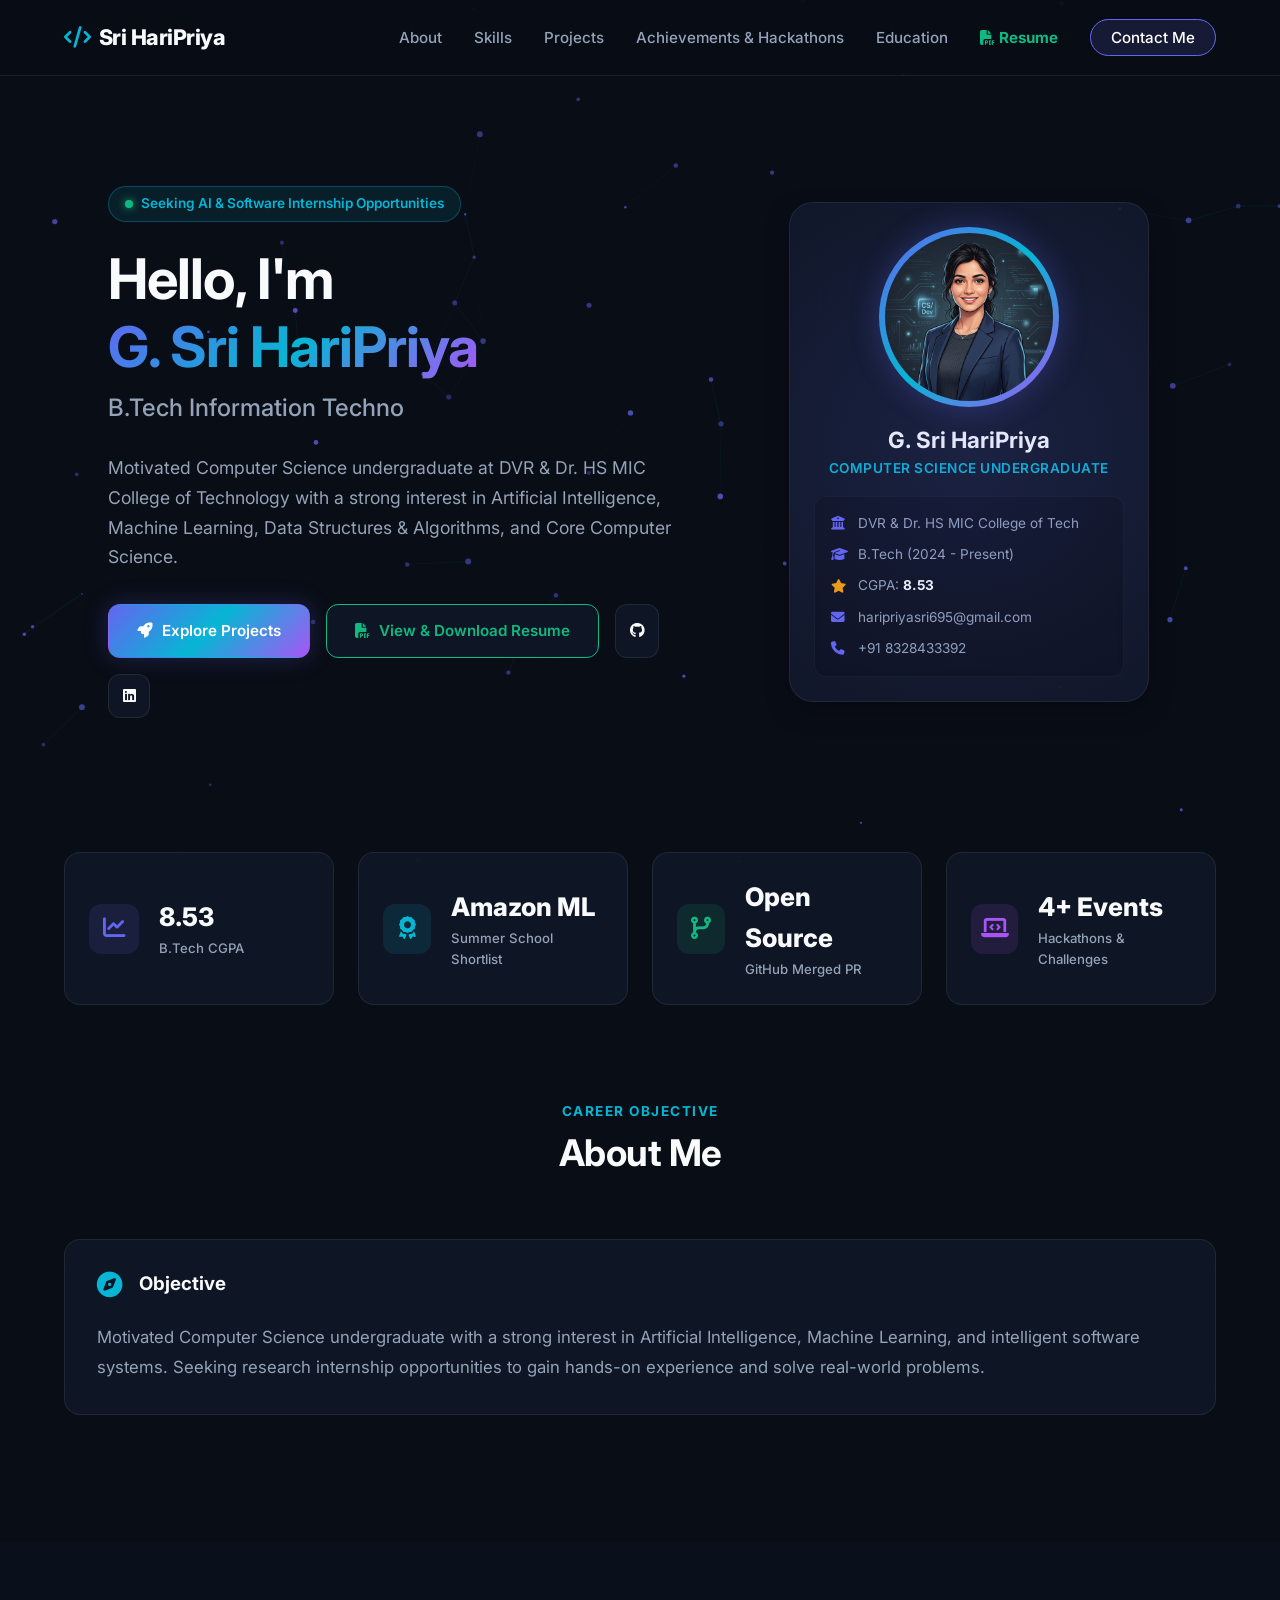
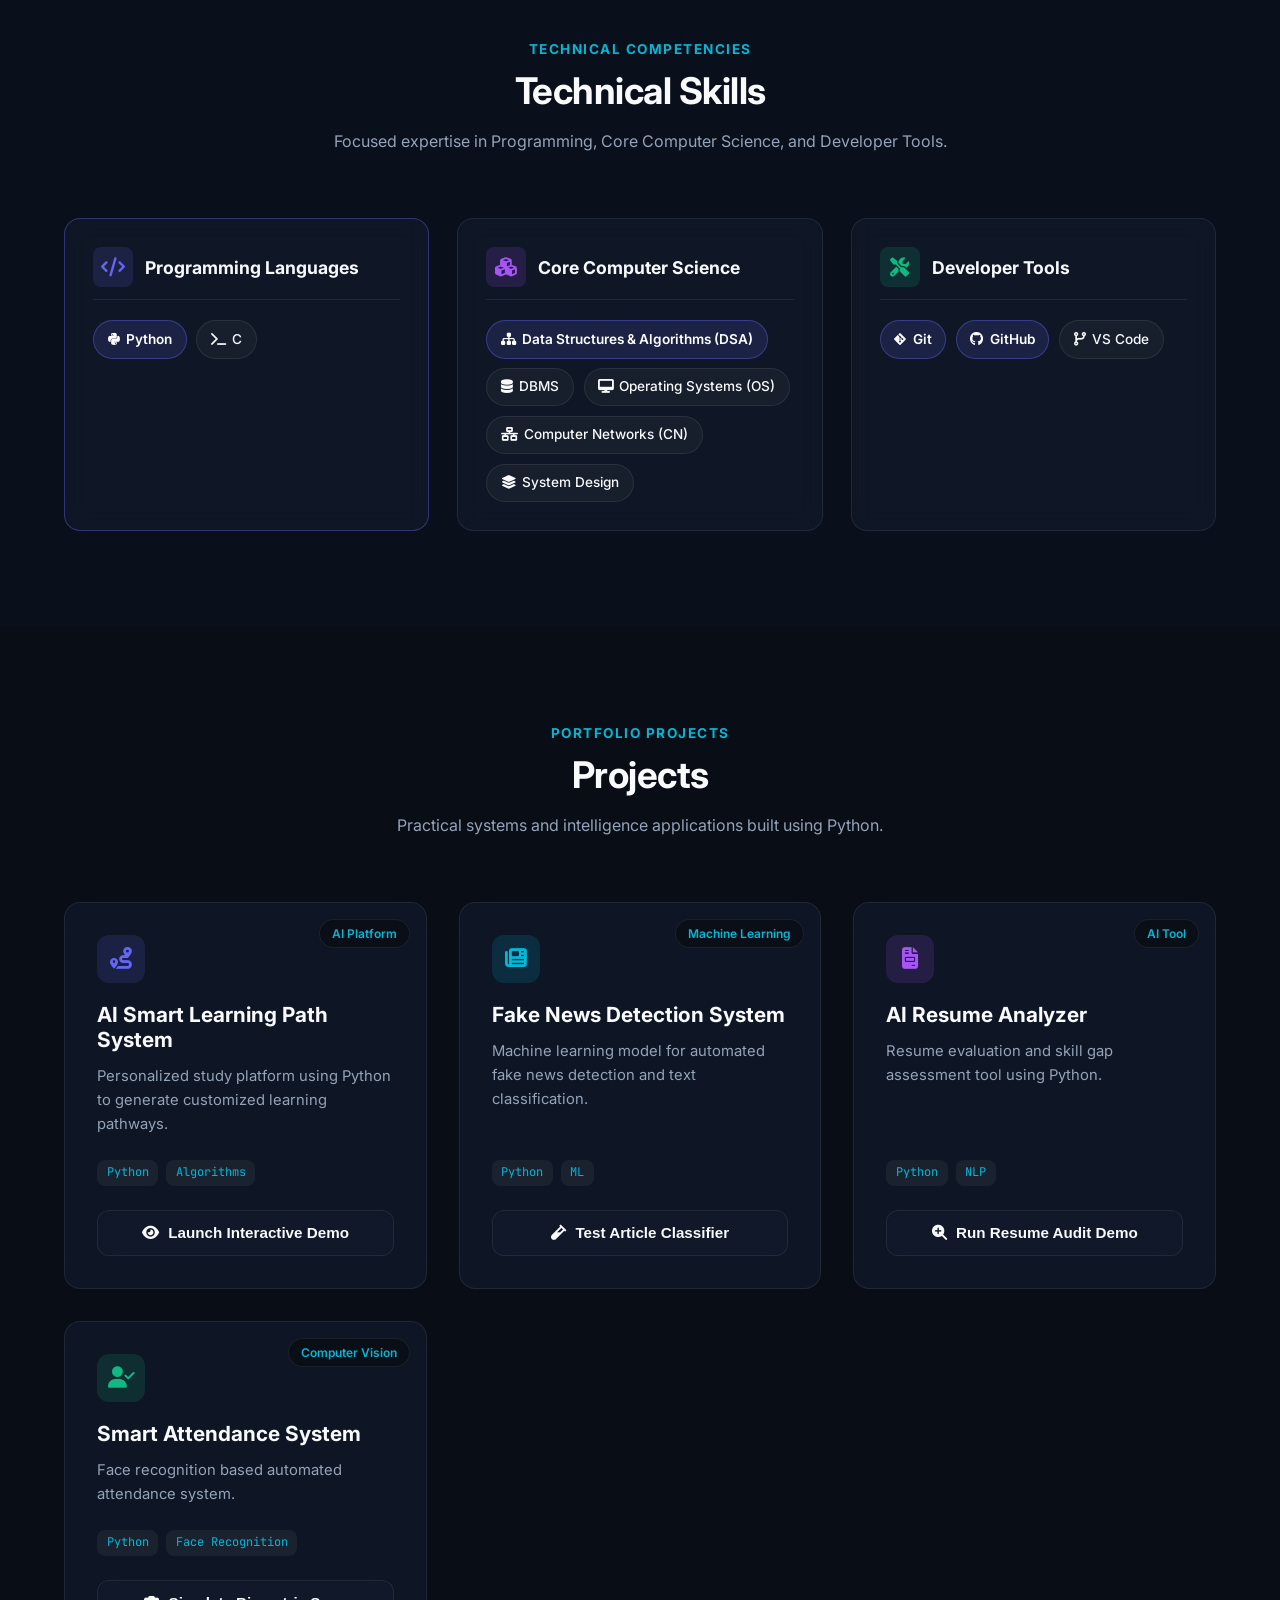
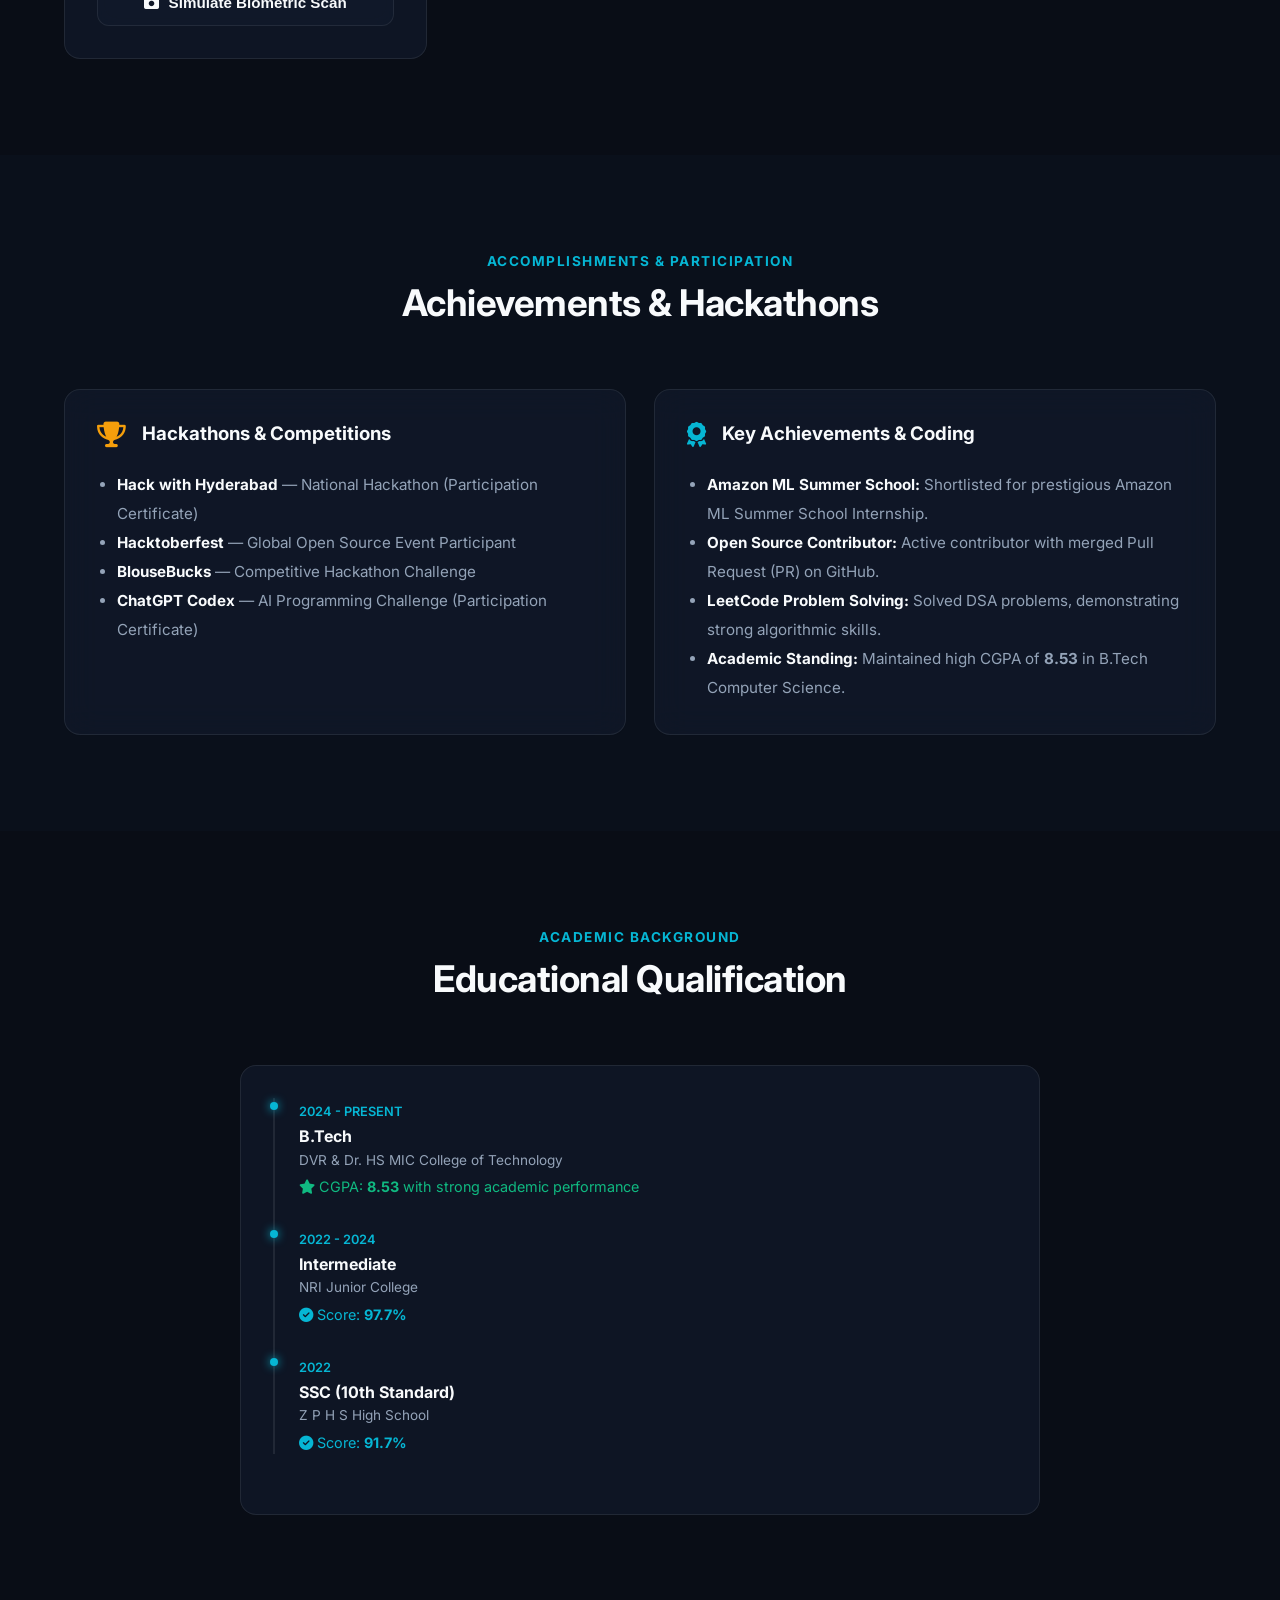
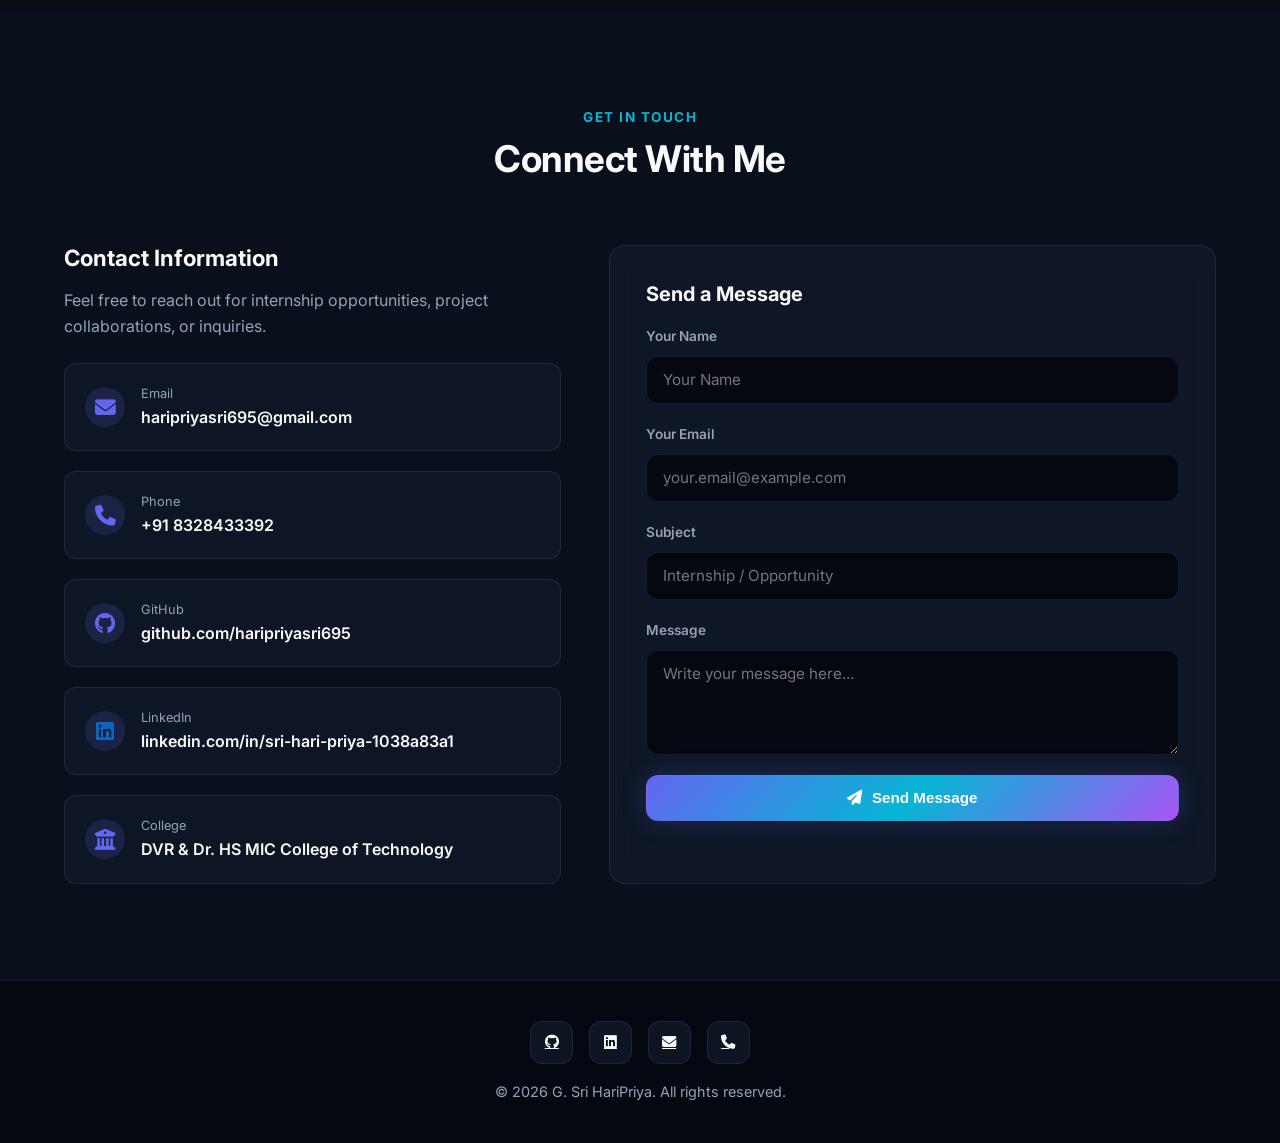
==== commit 36b1eed8: "Update portfolio and 1-page ATS resume with hackathons and core CS skills" ====
--- a/index.html
+++ b/index.html
@@ -3,13 +3,8 @@
 <head>
   <meta charset="UTF-8">
   <meta name="viewport" content="width=device-width, initial-scale=1.0">
-  <title>G. Sri HariPriya | AI & ML Engineer | DSA Specialist Portfolio</title>
+  <title>G. Sri HariPriya | Portfolio</title>
   
-  <!-- SEO Meta Tags -->
-  <meta name="description" content="Portfolio of G. Sri HariPriya - B.Tech Information Technology Student, Top 20% Academic Rank, AI & ML Developer, Data Structures & Algorithms (DSA) Specialist.">
-  <meta name="keywords" content="Sri HariPriya, Computer Science, Information Technology, Portfolio, AI, Machine Learning, DSA, Python">
-  <meta name="author" content="G. Sri HariPriya">
-
   <!-- Google Fonts & FontAwesome -->
   <link rel="preconnect" href="https://fonts.googleapis.com">
   <link rel="preconnect" href="https://fonts.gstatic.com" crossorigin>
@@ -28,17 +23,17 @@
   <nav class="navbar">
     <div class="container nav-container">
       <a href="#hero" class="logo">
-        <i class="fas fa-code-branch" style="color: var(--accent-secondary);"></i>
+        <i class="fas fa-code" style="color: var(--accent-secondary);"></i>
         <span>Sri HariPriya</span>
-        <span class="badge">B.Tech IT</span>
       </a>
 
       <ul class="nav-links">
         <li><a href="#about">About</a></li>
         <li><a href="#skills">Skills</a></li>
-        <li><a href="#dsa-visualizer">DSA & AI</a></li>
         <li><a href="#projects">Projects</a></li>
-        <li><a href="#academics">Academics</a></li>
+        <li><a href="#achievements">Achievements & Hackathons</a></li>
+        <li><a href="#academics">Education</a></li>
+        <li><a href="resume.html" target="_blank" style="color: var(--accent-green); font-weight: 700;"><i class="fas fa-file-pdf"></i> Resume</a></li>
         <li><a href="#contact" class="btn-nav">Contact Me</a></li>
       </ul>
 
@@ -54,39 +49,39 @@
       <div class="hero-content">
         <div class="hero-tag">
           <span class="pulse-dot"></span>
-          <span>Available for SURE AI & ML Research Internships</span>
+          <span>Seeking AI & Software Internship Opportunities</span>
         </div>
         <h1 class="hero-title">Hello, I'm <br><span class="gradient-text">G. Sri HariPriya</span></h1>
         <div class="hero-subtitle">
           <span id="typing-text"></span>
         </div>
         <p class="hero-bio">
-          Motivated Computer Science & Information Technology undergraduate at DVR & Dr. HS MIC College of Technology with a strong passion for Artificial Intelligence, Machine Learning, and Data Structures & Algorithms. Ranked in the <strong>Top 20%</strong> of the department with an <strong>8.53 CGPA</strong> (SGPA 9.23).
+          Motivated Computer Science undergraduate at DVR & Dr. HS MIC College of Technology with a strong interest in Artificial Intelligence, Machine Learning, Data Structures & Algorithms, and Core Computer Science.
         </p>
 
         <div class="hero-buttons">
           <a href="#projects" class="btn btn-primary">
             <i class="fas fa-rocket"></i> Explore Projects
           </a>
-          <a href="#academics" class="btn btn-secondary">
-            <i class="fas fa-award"></i> Academic Credentials
+          <a href="resume.html" target="_blank" class="btn btn-secondary" style="border-color: var(--accent-green); color: var(--accent-green);">
+            <i class="fas fa-file-pdf"></i> View & Download Resume
           </a>
-          <button id="copy-email-btn" class="btn btn-icon" title="Copy Email Address">
-            <i class="fas fa-copy"></i>
-          </button>
           <a href="https://github.com/haripriyasri695" target="_blank" class="btn btn-icon" title="GitHub Profile">
             <i class="fab fa-github"></i>
           </a>
+          <a href="https://www.linkedin.com/in/sri-hari-priya-1038a83a1" target="_blank" class="btn btn-icon" title="LinkedIn Profile">
+            <i class="fab fa-linkedin"></i>
+          </a>
         </div>
       </div>
 
       <div class="profile-card-wrapper">
         <div class="profile-card-glass">
           <div class="profile-img-box">
-            <img src="assets/profile.jpg" alt="G. Sri HariPriya Avatar">
+            <img src="assets/profile.jpg" alt="G. Sri HariPriya Avatar" onerror="this.src='https://ui-avatars.com/api/?name=Sri+HariPriya&background=6366f1&color=fff&size=200'">
           </div>
           <h3 class="profile-name">G. Sri HariPriya</h3>
-          <p class="profile-title">AI & Software Developer</p>
+          <p class="profile-title">Computer Science Undergraduate</p>
 
           <div class="profile-meta">
             <div class="meta-item">
@@ -95,11 +90,11 @@
             </div>
             <div class="meta-item">
               <i class="fas fa-graduation-cap"></i>
-              <span>B.Tech IT (2024 - Present)</span>
+              <span>B.Tech (2024 - Present)</span>
             </div>
             <div class="meta-item">
               <i class="fas fa-star" style="color: #f59e0b;"></i>
-              <span>CGPA: <strong>8.53</strong> | SGPA: <strong>9.23</strong></span>
+              <span>CGPA: <strong>8.53</strong></span>
             </div>
             <div class="meta-item">
               <i class="fas fa-envelope"></i>
@@ -115,96 +110,97 @@
     </div>
   </section>
 
-  <!-- Key Academic & Skills Stats Banner -->
+  <!-- Key Stats Banner -->
   <div class="container">
     <div class="stats-ribbon">
       <div class="stat-card">
         <div class="stat-icon"><i class="fas fa-chart-line"></i></div>
         <div class="stat-info">
-          <div class="stat-value">8.53 / 9.23</div>
-          <div class="stat-label">CGPA & Sem III SGPA</div>
+          <div class="stat-value">8.53</div>
+          <div class="stat-label">B.Tech CGPA</div>
         </div>
       </div>
 
       <div class="stat-card">
-        <div class="stat-icon" style="color: var(--accent-secondary); background: rgba(6,182,212,0.12);"><i class="fas fa-trophy"></i></div>
+        <div class="stat-icon" style="color: var(--accent-secondary); background: rgba(6,182,212,0.12);"><i class="fas fa-award"></i></div>
         <div class="stat-info">
-          <div class="stat-value">Top 20%</div>
-          <div class="stat-label">Department Academic Rank</div>
+          <div class="stat-value">Amazon ML</div>
+          <div class="stat-label">Summer School Shortlist</div>
         </div>
       </div>
 
       <div class="stat-card">
-        <div class="stat-icon" style="color: var(--accent-green); background: rgba(16,185,129,0.12);"><i class="fas fa-code"></i></div>
+        <div class="stat-icon" style="color: var(--accent-green); background: rgba(16,185,129,0.12);"><i class="fas fa-code-branch"></i></div>
         <div class="stat-info">
-          <div class="stat-value">Grade 'S'</div>
-          <div class="stat-label">Advanced DSA & Math</div>
+          <div class="stat-value">Open Source</div>
+          <div class="stat-label">GitHub Merged PR</div>
         </div>
       </div>
 
       <div class="stat-card">
-        <div class="stat-icon" style="color: var(--accent-tertiary); background: rgba(168,85,247,0.12);"><i class="fas fa-project-diagram"></i></div>
+        <div class="stat-icon" style="color: var(--accent-tertiary); background: rgba(168,85,247,0.12);"><i class="fas fa-laptop-code"></i></div>
         <div class="stat-info">
-          <div class="stat-value">4 Systems</div>
-          <div class="stat-label">AI & ML Projects Built</div>
+          <div class="stat-value">4+ Events</div>
+          <div class="stat-label">Hackathons & Challenges</div>
         </div>
       </div>
     </div>
   </div>
 
-  <!-- About & Research Interests Section -->
+  <!-- About Section -->
   <section id="about">
     <div class="container">
       <div class="section-header">
-        <span class="section-subtitle">Background & Objectives</span>
+        <span class="section-subtitle">Career Objective</span>
         <h2 class="section-title">About Me</h2>
-        <p class="section-desc">Passionate about applying AI to solve real-world problems and building intelligent systems with algorithmic efficiency.</p>
       </div>
 
       <div class="academic-card" style="margin-bottom: 2rem;">
         <div class="academic-card-header">
           <i class="fas fa-compass" style="color: var(--accent-secondary);"></i>
-          <h3>Career & Research Objective</h3>
+          <h3>Objective</h3>
         </div>
         <p style="color: var(--text-muted); line-height: 1.8; font-size: 1.05rem;">
-          Motivated Computer Science undergraduate with a strong interest in Artificial Intelligence, Machine Learning, and intelligent software systems. Seeking research opportunities and the <strong>SURE research internship program</strong> to gain hands-on research experience, collaborate with leading researchers, and contribute to solving real-world problems using innovative computational approaches and personalized data-driven learning algorithms.
+          Motivated Computer Science undergraduate with a strong interest in Artificial Intelligence, Machine Learning, and intelligent software systems. Seeking research internship opportunities to gain hands-on experience and solve real-world problems.
         </p>
       </div>
     </div>
   </section>
 
-  <!-- Technical Skills Section (Filtered per user request) -->
+  <!-- Technical Skills Section -->
   <section id="skills" style="background: rgba(15, 23, 42, 0.3);">
     <div class="container">
       <div class="section-header">
         <span class="section-subtitle">Technical Competencies</span>
-        <h2 class="section-title">Skills & Focus Areas</h2>
-        <p class="section-desc">Specialized expertise in Python, Data Structures & Algorithms (DSA), and Artificial Intelligence.</p>
+        <h2 class="section-title">Technical Skills</h2>
+        <p class="section-desc">Focused expertise in Programming, Core Computer Science, and Developer Tools.</p>
       </div>
 
       <div class="skills-grid" style="grid-template-columns: repeat(auto-fit, minmax(320px, 1fr));">
-        <!-- Programming & Core -->
+        <!-- Programming -->
         <div class="skill-category-card" style="border-color: rgba(99, 102, 241, 0.4);">
           <div class="category-header">
             <div class="category-icon" style="color: var(--accent-primary); background: rgba(99,102,241,0.15);"><i class="fas fa-code"></i></div>
-            <h3 class="category-title">Programming & Algorithms</h3>
+            <h3 class="category-title">Programming Languages</h3>
           </div>
           <div class="tags-list">
             <span class="skill-tag highlight"><i class="fab fa-python"></i> Python</span>
-            <span class="skill-tag highlight" style="background: rgba(99,102,241,0.25); border-color: var(--accent-primary);"><i class="fas fa-sitemap"></i> Data Structures & Algorithms (DSA)</span>
-          </div>
-        </div>
-
-        <!-- AI & Machine Learning -->
+            <span class="skill-tag"><i class="fas fa-terminal"></i> C</span>
+          </div>
+        </div>
+
+        <!-- Core CS -->
         <div class="skill-category-card">
           <div class="category-header">
-            <div class="category-icon" style="color: var(--accent-tertiary); background: rgba(168,85,247,0.15);"><i class="fas fa-robot"></i></div>
-            <h3 class="category-title">AI & Intelligence Systems</h3>
+            <div class="category-icon" style="color: var(--accent-tertiary); background: rgba(168,85,247,0.15);"><i class="fas fa-cubes"></i></div>
+            <h3 class="category-title">Core Computer Science</h3>
           </div>
           <div class="tags-list">
-            <span class="skill-tag highlight"><i class="fas fa-brain"></i> Artificial Intelligence</span>
-            <span class="skill-tag highlight"><i class="fas fa-project-diagram"></i> Machine Learning</span>
-            <span class="skill-tag"><i class="fas fa-chart-pie"></i> Data Science</span>
+            <span class="skill-tag highlight"><i class="fas fa-sitemap"></i> Data Structures & Algorithms (DSA)</span>
+            <span class="skill-tag"><i class="fas fa-database"></i> DBMS</span>
+            <span class="skill-tag"><i class="fas fa-desktop"></i> Operating Systems (OS)</span>
+            <span class="skill-tag"><i class="fas fa-network-wired"></i> Computer Networks (CN)</span>
+            <span class="skill-tag"><i class="fas fa-layer-group"></i> System Design</span>
           </div>
         </div>
 
@@ -215,43 +211,12 @@
             <h3 class="category-title">Developer Tools</h3>
           </div>
           <div class="tags-list">
-            <span class="skill-tag"><i class="fab fa-git-alt"></i> Git</span>
-            <span class="skill-tag"><i class="fab fa-github"></i> GitHub</span>
+            <span class="skill-tag highlight"><i class="fab fa-git-alt"></i> Git</span>
+            <span class="skill-tag highlight"><i class="fab fa-github"></i> GitHub</span>
             <span class="skill-tag"><i class="fas fa-code-branch"></i> VS Code</span>
           </div>
         </div>
       </div>
-
-      <!-- DSA Interactive Visualizer Showcase Box -->
-      <div id="dsa-visualizer" class="dsa-showcase-box">
-        <div class="dsa-header">
-          <div>
-            <h3 style="font-size: 1.3rem;"><i class="fas fa-network-wired" style="color: var(--accent-secondary);"></i> Interactive DSA Showcase</h3>
-            <p style="color: var(--text-muted); font-size: 0.875rem;">Demonstrating algorithmic problem solving with live sorting visualizer.</p>
-          </div>
-          <div class="dsa-tabs">
-            <button class="tab-btn active">Bubble Sort O(N²)</button>
-            <span style="font-size: 0.8rem; color: var(--accent-green); align-self: center; padding: 0 0.5rem;"><i class="fas fa-check"></i> Grade 'S' in Advanced DSA</span>
-          </div>
-        </div>
-
-        <div class="visualizer-stage">
-          <div id="array-bars" class="array-bars-container"></div>
-          <div class="viz-controls">
-            <button id="sort-btn-trigger" class="btn btn-primary" onclick="document.getElementById('viz-sort-btn').click();">
-              <i class="fas fa-play"></i> Run Sort Visualizer
-            </button>
-            <button id="viz-sort-btn" style="display:none;"></button>
-            <button id="viz-reset-btn" class="btn btn-secondary">
-              <i class="fas fa-redo"></i> Randomize Array
-            </button>
-          </div>
-          <p id="viz-status" style="margin-top: 1rem; font-size: 0.85rem; color: var(--accent-secondary); font-family: var(--font-mono);">
-            Click 'Run Sort Visualizer' to see step-by-step element comparisons.
-          </p>
-        </div>
-      </div>
-
     </div>
   </section>
 
@@ -260,12 +225,11 @@
     <div class="container">
       <div class="section-header">
         <span class="section-subtitle">Portfolio Projects</span>
-        <h2 class="section-title">Featured Works</h2>
-        <p class="section-desc">Innovative software and artificial intelligence systems engineered with real-time interactive demos.</p>
+        <h2 class="section-title">Projects</h2>
+        <p class="section-desc">Practical systems and intelligence applications built using Python.</p>
       </div>
 
       <div class="projects-grid">
-        
         <!-- Project 1: AI Smart Learning Path System -->
         <div class="project-card">
           <span class="project-header-badge">AI Platform</span>
@@ -273,12 +237,11 @@
             <div class="project-icon"><i class="fas fa-route"></i></div>
             <h3 class="project-title">AI Smart Learning Path System</h3>
             <p class="project-desc">
-              Designed an intelligent platform that generates personalized study paths for students. Integrates recommended lessons, video tracks, and quizzes tailored to student performance.
+              Personalized study platform using Python to generate customized learning pathways.
             </p>
             <div class="project-tech">
               <span class="tech-badge">Python</span>
               <span class="tech-badge">Algorithms</span>
-              <span class="tech-badge">AI Systems</span>
             </div>
             <div class="project-footer">
               <button class="btn btn-secondary open-demo-btn" data-project="learning-path" style="width: 100%;">
@@ -295,11 +258,11 @@
             <div class="project-icon" style="color: var(--accent-secondary); background: rgba(6,182,212,0.15);"><i class="fas fa-newspaper"></i></div>
             <h3 class="project-title">Fake News Detection System</h3>
             <p class="project-desc">
-              Built a machine learning model to classify news articles as fake or real using computational text analysis and classification algorithms.
+              Machine learning model for automated fake news detection and text classification.
             </p>
             <div class="project-tech">
               <span class="tech-badge">Python</span>
-              <span class="tech-badge">Machine Learning</span>
+              <span class="tech-badge">ML</span>
             </div>
             <div class="project-footer">
               <button class="btn btn-secondary open-demo-btn" data-project="fake-news" style="width: 100%;">
@@ -311,16 +274,16 @@
 
         <!-- Project 3: AI Resume Analyzer -->
         <div class="project-card">
-          <span class="project-header-badge">AI Analytics</span>
+          <span class="project-header-badge">AI Tool</span>
           <div class="project-body">
             <div class="project-icon" style="color: var(--accent-tertiary); background: rgba(168,85,247,0.15);"><i class="fas fa-file-invoice"></i></div>
             <h3 class="project-title">AI Resume Analyzer</h3>
             <p class="project-desc">
-              Developed a computational tool that evaluates resumes against job descriptions, suggesting skill improvements using keyword extraction and automated analysis.
+              Resume evaluation and skill gap assessment tool using Python.
             </p>
             <div class="project-tech">
               <span class="tech-badge">Python</span>
-              <span class="tech-badge">AI Analysis</span>
+              <span class="tech-badge">NLP</span>
             </div>
             <div class="project-footer">
               <button class="btn btn-secondary open-demo-btn" data-project="resume-analyzer" style="width: 100%;">
@@ -332,16 +295,16 @@
 
         <!-- Project 4: Smart Attendance System -->
         <div class="project-card">
-          <span class="project-header-badge">Automated AI</span>
+          <span class="project-header-badge">Computer Vision</span>
           <div class="project-body">
             <div class="project-icon" style="color: var(--accent-green); background: rgba(16,185,129,0.15);"><i class="fas fa-user-check"></i></div>
             <h3 class="project-title">Smart Attendance System</h3>
             <p class="project-desc">
-              Created an automated attendance recording system using real-time face detection, algorithmic matching, and automated database synchronization.
+              Face recognition based automated attendance system.
             </p>
             <div class="project-tech">
               <span class="tech-badge">Python</span>
-              <span class="tech-badge">Machine Learning</span>
+              <span class="tech-badge">Face Recognition</span>
             </div>
             <div class="project-footer">
               <button class="btn btn-secondary open-demo-btn" data-project="face-attendance" style="width: 100%;">
@@ -350,113 +313,85 @@
             </div>
           </div>
         </div>
-
-      </div>
-    </div>
-  </section>
-
-  <!-- Academics & Transcripts Section -->
-  <section id="academics" style="background: rgba(15, 23, 42, 0.3);">
+      </div>
+    </div>
+  </section>
+
+  <!-- Achievements & Hackathons Section -->
+  <section id="achievements" style="background: rgba(15, 23, 42, 0.3);">
     <div class="container">
       <div class="section-header">
-        <span class="section-subtitle">Verified Marks & Qualifications</span>
-        <h2 class="section-title">Academic Record</h2>
-        <p class="section-desc">Demonstrated academic excellence at DVR & Dr. HS MIC College of Technology.</p>
-      </div>
-
-      <div class="academics-container">
-        <!-- Grade Statement Table -->
+        <span class="section-subtitle">Accomplishments & Participation</span>
+        <h2 class="section-title">Achievements & Hackathons</h2>
+      </div>
+
+      <div class="skills-grid" style="grid-template-columns: repeat(auto-fit, minmax(320px, 1fr));">
+        <!-- Hackathons & Contests -->
         <div class="academic-card">
           <div class="academic-card-header">
-            <i class="fas fa-file-signature"></i>
-            <div>
-              <h3>B.Tech Semester III Grades</h3>
-              <span style="font-size: 0.8rem; color: var(--accent-green);"><i class="fas fa-shield-alt"></i> DigiLocker Verified Record</span>
-            </div>
-          </div>
-
-          <table class="grade-table">
-            <thead>
-              <tr>
-                <th>Subject / Paper</th>
-                <th>Grade</th>
-                <th>Points</th>
-              </tr>
-            </thead>
-            <tbody>
-              <tr>
-                <td>Advanced Data Structures & Algorithm Analysis</td>
-                <td><span class="grade-badge s-grade">Grade S</span></td>
-                <td><strong>10.0</strong></td>
-              </tr>
-              <tr>
-                <td>Discrete Mathematics & Graph Theory</td>
-                <td><span class="grade-badge s-grade">Grade S</span></td>
-                <td><strong>10.0</strong></td>
-              </tr>
-              <tr>
-                <td>Advanced Data Structures Lab</td>
-                <td><span class="grade-badge s-grade">Grade S</span></td>
-                <td><strong>10.0</strong></td>
-              </tr>
-              <tr>
-                <td>Object Oriented Programming (Java)</td>
-                <td><span class="grade-badge a-grade">Grade A</span></td>
-                <td><strong>9.0</strong></td>
-              </tr>
-              <tr>
-                <td>Python Programming</td>
-                <td><span class="grade-badge a-grade">Grade A</span></td>
-                <td><strong>9.0</strong></td>
-              </tr>
-              <tr>
-                <td>Digital Logic & Computer Organization</td>
-                <td><span class="grade-badge a-grade">Grade B</span></td>
-                <td><strong>8.0</strong></td>
-              </tr>
-            </tbody>
-          </table>
-
-          <div style="margin-top: 1.5rem; padding: 1rem; background: rgba(99,102,241,0.1); border-radius: 8px; display: flex; justify-content: space-between; align-items: center;">
-            <span style="font-size: 0.9rem; font-weight: 600;">Semester SGPA: <strong style="color: var(--accent-secondary);">9.23</strong></span>
-            <span style="font-size: 0.9rem; font-weight: 600;">Overall CGPA: <strong style="color: var(--accent-green);">8.53</strong></span>
-          </div>
-        </div>
-
-        <!-- Education History Timeline -->
+            <i class="fas fa-trophy" style="color: #f59e0b;"></i>
+            <h3>Hackathons & Competitions</h3>
+          </div>
+          <ul style="margin-left: 20px; line-height: 1.9; color: var(--text-muted); font-size: 0.95rem;">
+            <li><strong style="color: var(--text-main);">Hack with Hyderabad</strong> — National Hackathon (Participation Certificate)</li>
+            <li><strong style="color: var(--text-main);">Hacktoberfest</strong> — Global Open Source Event Participant</li>
+            <li><strong style="color: var(--text-main);">BlouseBucks</strong> — Competitive Hackathon Challenge</li>
+            <li><strong style="color: var(--text-main);">ChatGPT Codex</strong> — AI Programming Challenge (Participation Certificate)</li>
+          </ul>
+        </div>
+
+        <!-- Open Source & Coding -->
         <div class="academic-card">
           <div class="academic-card-header">
-            <div class="category-icon" style="color: var(--accent-secondary); background: rgba(6,182,212,0.15);"><i class="fas fa-graduation-cap"></i></div>
-            <h3>Educational Journey</h3>
-          </div>
-
-          <div class="timeline">
-            <div class="timeline-item">
-              <span class="timeline-year">2024 - PRESENT</span>
-              <h4 class="timeline-title">B.Tech in Information Technology</h4>
-              <p class="timeline-sub">DVR & Dr. HS MIC College of Technology (Autonomous)</p>
-              <p style="font-size: 0.85rem; color: var(--accent-secondary); margin-top: 0.25rem;">
-                <i class="fas fa-medal"></i> Top 20% in Department Rank | CGPA 8.53
-              </p>
-            </div>
-
-            <div class="timeline-item">
-              <span class="timeline-year">2022 - 2024</span>
-              <h4 class="timeline-title">Intermediate (MPC)</h4>
-              <p class="timeline-sub">NRI Jr College (Tenali)</p>
-              <p style="font-size: 0.85rem; color: var(--accent-green); margin-top: 0.25rem;">
-                <i class="fas fa-star"></i> Outstanding Performance: <strong>97.7% Score</strong>
-              </p>
-            </div>
-
-            <div class="timeline-item">
-              <span class="timeline-year">2022</span>
-              <h4 class="timeline-title">SSC (Secondary School Certificate)</h4>
-              <p class="timeline-sub">ZPHS High School (Tsundur)</p>
-              <p style="font-size: 0.85rem; color: var(--accent-green); margin-top: 0.25rem;">
-                <i class="fas fa-check-circle"></i> High Academic Score: <strong>91.7% Score</strong>
-              </p>
-            </div>
+            <i class="fas fa-award" style="color: var(--accent-secondary);"></i>
+            <h3>Key Achievements & Coding</h3>
+          </div>
+          <ul style="margin-left: 20px; line-height: 1.9; color: var(--text-muted); font-size: 0.95rem;">
+            <li><strong style="color: var(--text-main);">Amazon ML Summer School:</strong> Shortlisted for prestigious Amazon ML Summer School Internship.</li>
+            <li><strong style="color: var(--text-main);">Open Source Contributor:</strong> Active contributor with merged Pull Request (PR) on GitHub.</li>
+            <li><strong style="color: var(--text-main);">LeetCode Problem Solving:</strong> Solved DSA problems, demonstrating strong algorithmic skills.</li>
+            <li><strong style="color: var(--text-main);">Academic Standing:</strong> Maintained high CGPA of <strong>8.53</strong> in B.Tech Computer Science.</li>
+          </ul>
+        </div>
+      </div>
+    </div>
+  </section>
+
+  <!-- Education History Timeline Section (Clean, without semester 3 table) -->
+  <section id="academics">
+    <div class="container">
+      <div class="section-header">
+        <span class="section-subtitle">Academic Background</span>
+        <h2 class="section-title">Educational Qualification</h2>
+      </div>
+
+      <div class="academic-card" style="max-width: 800px; margin: 0 auto;">
+        <div class="timeline">
+          <div class="timeline-item">
+            <span class="timeline-year">2024 - PRESENT</span>
+            <h4 class="timeline-title">B.Tech</h4>
+            <p class="timeline-sub">DVR & Dr. HS MIC College of Technology</p>
+            <p style="font-size: 0.9rem; color: var(--accent-green); margin-top: 0.25rem;">
+              <i class="fas fa-star"></i> CGPA: <strong>8.53</strong> with strong academic performance
+            </p>
+          </div>
+
+          <div class="timeline-item">
+            <span class="timeline-year">2022 - 2024</span>
+            <h4 class="timeline-title">Intermediate</h4>
+            <p class="timeline-sub">NRI Junior College</p>
+            <p style="font-size: 0.9rem; color: var(--accent-secondary); margin-top: 0.25rem;">
+              <i class="fas fa-check-circle"></i> Score: <strong>97.7%</strong>
+            </p>
+          </div>
+
+          <div class="timeline-item">
+            <span class="timeline-year">2022</span>
+            <h4 class="timeline-title">SSC (10th Standard)</h4>
+            <p class="timeline-sub">Z P H S High School</p>
+            <p style="font-size: 0.9rem; color: var(--accent-secondary); margin-top: 0.25rem;">
+              <i class="fas fa-check-circle"></i> Score: <strong>91.7%</strong>
+            </p>
           </div>
         </div>
       </div>
@@ -464,19 +399,18 @@
   </section>
 
   <!-- Contact Section -->
-  <section id="contact">
+  <section id="contact" style="background: rgba(15, 23, 42, 0.3);">
     <div class="container">
       <div class="section-header">
         <span class="section-subtitle">Get In Touch</span>
         <h2 class="section-title">Connect With Me</h2>
-        <p class="section-desc">Open to research collaborations, SURE internship inquiries, and technical projects.</p>
       </div>
 
       <div class="contact-grid">
         <div>
           <h3 style="font-size: 1.4rem; margin-bottom: 1rem;">Contact Information</h3>
           <p style="color: var(--text-muted); margin-bottom: 1.5rem;">
-            Feel free to reach out via email, phone, or GitHub for inquiries regarding internships, research projects, or software collaboration.
+            Feel free to reach out for internship opportunities, project collaborations, or inquiries.
           </p>
 
           <div class="contact-info-list">
@@ -505,10 +439,18 @@
             </div>
 
             <div class="contact-card-item">
-              <i class="fas fa-location-dot"></i>
+              <i class="fab fa-linkedin" style="color: #0a66c2;"></i>
               <div>
-                <div style="font-size: 0.8rem; color: var(--text-muted);">Institution</div>
-                <div style="color: var(--text-main); font-weight: 600;">DVR & Dr. HS MIC College of Technology, NTR District</div>
+                <div style="font-size: 0.8rem; color: var(--text-muted);">LinkedIn</div>
+                <a href="https://www.linkedin.com/in/sri-hari-priya-1038a83a1" target="_blank" style="color: var(--text-main); font-weight: 600; text-decoration: none;">linkedin.com/in/sri-hari-priya-1038a83a1</a>
+              </div>
+            </div>
+
+            <div class="contact-card-item">
+              <i class="fas fa-university"></i>
+              <div>
+                <div style="font-size: 0.8rem; color: var(--text-muted);">College</div>
+                <div style="color: var(--text-main); font-weight: 600;">DVR & Dr. HS MIC College of Technology</div>
               </div>
             </div>
           </div>
@@ -519,17 +461,17 @@
 
           <div class="form-group">
             <label for="name">Your Name</label>
-            <input type="text" id="name" class="form-control" placeholder="e.g. Dr. Ramesh Kumar" required>
+            <input type="text" id="name" class="form-control" placeholder="Your Name" required>
           </div>
 
           <div class="form-group">
             <label for="email">Your Email</label>
-            <input type="email" id="email" class="form-control" placeholder="e.g. ramesh@example.com" required>
+            <input type="email" id="email" class="form-control" placeholder="your.email@example.com" required>
           </div>
 
           <div class="form-group">
             <label for="subject">Subject</label>
-            <input type="text" id="subject" class="form-control" placeholder="e.g. SURE Internship / Project Collaboration" required>
+            <input type="text" id="subject" class="form-control" placeholder="Internship / Opportunity" required>
           </div>
 
           <div class="form-group">
@@ -558,10 +500,11 @@
     <div class="container footer-content">
       <div class="social-links">
         <a href="https://github.com/haripriyasri695" target="_blank" class="btn-icon"><i class="fab fa-github"></i></a>
+        <a href="https://www.linkedin.com/in/sri-hari-priya-1038a83a1" target="_blank" class="btn-icon"><i class="fab fa-linkedin"></i></a>
         <a href="mailto:haripriyasri695@gmail.com" class="btn-icon"><i class="fas fa-envelope"></i></a>
         <a href="tel:+918328433392" class="btn-icon"><i class="fas fa-phone"></i></a>
       </div>
-      <p>© 2026 G. Sri HariPriya. All rights reserved. Built with Data Structures, Algorithms & AI focus.</p>
+      <p>© 2026 G. Sri HariPriya. All rights reserved.</p>
     </div>
   </footer>
 
